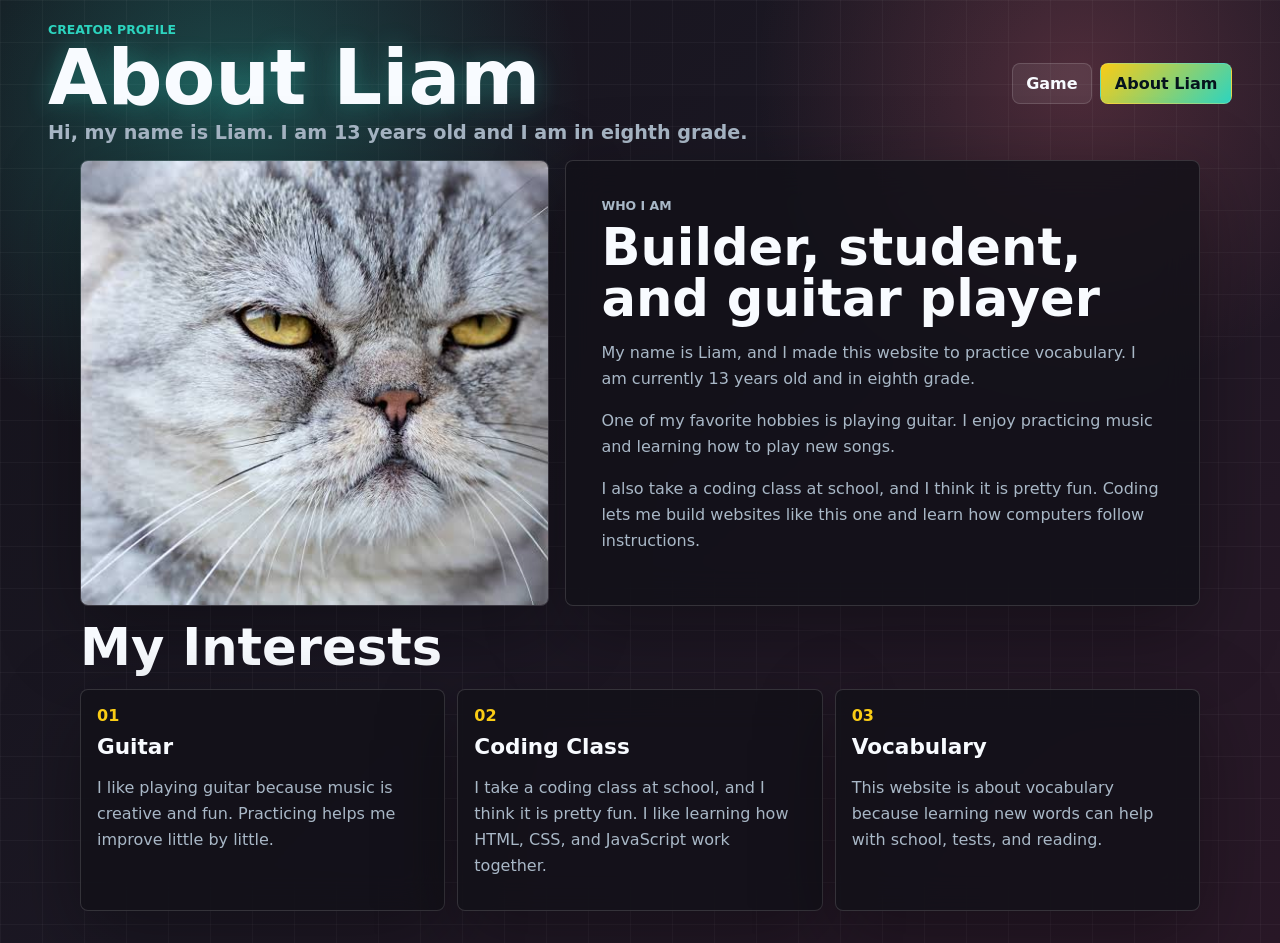
==== about.html @ 98fef371 "Add about Liam page" ====
<!doctype html>
<html lang="en">
  <head>
    <meta charset="utf-8">
    <meta name="viewport" content="width=device-width, initial-scale=1">
    <title>About Liam - Word Quest</title>
    <link rel="stylesheet" href="styles.css">
  </head>
  <body>
    <header class="topbar">
      <div>
        <p class="eyebrow">Creator profile</p>
        <h1>About Liam</h1>
        <p class="tagline">Hi, my name is Liam. I am 13 years old and I am in eighth grade.</p>
      </div>
      <nav class="site-nav" aria-label="Site pages">
        <a class="nav-link" href="index.html">Game</a>
        <a class="nav-link active" href="about.html">About Liam</a>
      </nav>
    </header>

    <main class="about-shell">
      <section class="about-hero">
        <img class="about-image" src="assets/liam-about.jpeg" alt="Close-up of a gray cat face">
        <article class="about-card">
          <p class="eyebrow">Who I Am</p>
          <h2>Builder, student, and guitar player</h2>
          <p>My name is Liam, and I made this website to practice vocabulary. I am currently 13 years old and in eighth grade.</p>
          <p>One of my favorite hobbies is playing guitar. I enjoy practicing music and learning how to play new songs.</p>
          <p>I also take a coding class at school, and I think it is pretty fun. Coding lets me build websites like this one and learn how computers follow instructions.</p>
        </article>
      </section>

      <section class="interest-section">
        <h2>My Interests</h2>
        <div class="interest-grid">
          <article class="interest-card">
            <span>01</span>
            <h3>Guitar</h3>
            <p>I like playing guitar because music is creative and fun. Practicing helps me improve little by little.</p>
          </article>
          <article class="interest-card">
            <span>02</span>
            <h3>Coding Class</h3>
            <p>I take a coding class at school, and I think it is pretty fun. I like learning how HTML, CSS, and JavaScript work together.</p>
          </article>
          <article class="interest-card">
            <span>03</span>
            <h3>Vocabulary</h3>
            <p>This website is about vocabulary because learning new words can help with school, tests, and reading.</p>
          </article>
        </div>
      </section>
    </main>
  </body>
</html>
---- styles.css ----
:root {
  --ink: #f8fbff;
  --muted: #a9b8c7;
  --panel: rgba(18, 17, 25, 0.84);
  --panel-strong: rgba(22, 20, 31, 0.96);
  --line: rgba(255, 255, 255, 0.14);
  --cyan: #2dd4bf;
  --blue: #38bdf8;
  --pink: #fb7185;
  --yellow: #facc15;
  --green: #4ade80;
  --shadow: 0 24px 80px rgba(0, 0, 0, 0.34);
}

* {
  box-sizing: border-box;
}

body {
  margin: 0;
  min-height: 100vh;
  color: var(--ink);
  font-family: Inter, ui-sans-serif, system-ui, -apple-system, BlinkMacSystemFont, "Segoe UI", sans-serif;
  background:
    linear-gradient(rgba(255, 255, 255, 0.035) 1px, transparent 1px),
    linear-gradient(90deg, rgba(255, 255, 255, 0.035) 1px, transparent 1px),
    radial-gradient(circle at 18% 12%, rgba(45, 212, 191, 0.28), transparent 22rem),
    radial-gradient(circle at 84% 8%, rgba(251, 113, 133, 0.22), transparent 20rem),
    linear-gradient(135deg, #14131b 0%, #1c1824 48%, #291827 100%);
  background-size: 42px 42px, 42px 42px, auto, auto, auto;
}

button,
input {
  font: inherit;
}

button {
  border: 1px solid rgba(255, 255, 255, 0.16);
  border-radius: 8px;
  min-height: 2.75rem;
  padding: 0.72rem 1rem;
  color: #06131d;
  background: linear-gradient(135deg, var(--cyan), var(--blue));
  box-shadow: 0 10px 20px rgba(45, 212, 191, 0.18);
  cursor: pointer;
  font-weight: 850;
  transition: transform 140ms ease, box-shadow 140ms ease, border-color 140ms ease;
}

button:hover {
  border-color: rgba(255, 255, 255, 0.34);
  box-shadow: 0 14px 28px rgba(56, 189, 248, 0.26);
  transform: translateY(-1px);
}

button:active {
  transform: translateY(1px) scale(0.99);
}

button.secondary {
  color: var(--ink);
  background: rgba(255, 255, 255, 0.08);
  box-shadow: none;
}

button.secondary:hover {
  background: rgba(255, 255, 255, 0.14);
}

button.success {
  background: linear-gradient(135deg, var(--green), var(--cyan));
}

button.danger {
  color: #fff;
  background: linear-gradient(135deg, var(--pink), #c026d3);
}

.topbar {
  display: flex;
  align-items: center;
  justify-content: space-between;
  gap: 1rem;
  padding: 1.4rem clamp(1rem, 4vw, 3rem) 1rem;
}

.top-actions {
  display: grid;
  gap: 0.75rem;
  justify-items: end;
}

.site-nav {
  display: flex;
  flex-wrap: wrap;
  justify-content: flex-end;
  gap: 0.5rem;
}

.nav-link {
  border: 1px solid var(--line);
  border-radius: 8px;
  padding: 0.62rem 0.85rem;
  color: var(--ink);
  background: rgba(255, 255, 255, 0.08);
  font-weight: 850;
  text-decoration: none;
}

.nav-link:hover,
.nav-link.active {
  color: #06131d;
  background: linear-gradient(135deg, var(--yellow), var(--cyan));
}

.eyebrow,
.card-meta {
  margin: 0 0 0.35rem;
  color: var(--cyan);
  font-size: 0.78rem;
  font-weight: 900;
  letter-spacing: 0;
  text-transform: uppercase;
}

h1,
h2,
h3,
p {
  overflow-wrap: anywhere;
}

h1 {
  margin: 0;
  font-size: clamp(2.4rem, 6vw, 5.4rem);
  line-height: 0.9;
  text-shadow: 0 0 26px rgba(45, 212, 191, 0.32);
}

.tagline {
  margin: 0.55rem 0 0;
  color: var(--muted);
  font-size: clamp(1rem, 2vw, 1.2rem);
  font-weight: 650;
}

.stats {
  display: flex;
  gap: 0.75rem;
  flex-wrap: wrap;
  justify-content: flex-end;
}

.stats span {
  min-width: 7.5rem;
  border: 1px solid var(--line);
  border-radius: 8px;
  padding: 0.72rem 0.9rem;
  background: rgba(18, 17, 25, 0.72);
  box-shadow: inset 0 0 22px rgba(45, 212, 191, 0.08);
  text-align: right;
}

.stats small {
  display: block;
  color: var(--muted);
  font-size: 0.72rem;
  font-weight: 850;
  text-transform: uppercase;
}

.stats strong {
  display: block;
  color: var(--yellow);
  font-size: 1.65rem;
  line-height: 1;
}

.app-shell {
  display: grid;
  grid-template-columns: minmax(16rem, 19rem) minmax(0, 1fr);
  gap: 1rem;
  padding: 0 clamp(1rem, 4vw, 3rem) 2rem;
}

.sidebar,
.workspace {
  border: 1px solid var(--line);
  border-radius: 8px;
  background: var(--panel);
  box-shadow: var(--shadow);
  backdrop-filter: blur(18px);
}

.sidebar {
  align-self: start;
  padding: 1rem;
}

.sidebar section + section {
  margin-top: 1.25rem;
}

.sidebar h2 {
  margin: 0 0 0.65rem;
  color: #dbeafe;
  font-size: 0.84rem;
  text-transform: uppercase;
}

.set-grid {
  display: grid;
  grid-template-columns: repeat(3, 1fr);
  gap: 0.42rem;
}

.set-grid button,
.mode-button {
  min-height: 2.5rem;
  padding: 0.55rem;
  color: var(--ink);
  background: rgba(255, 255, 255, 0.08);
  box-shadow: none;
}

.set-grid button.active,
.mode-button.active {
  color: #06131d;
  background: linear-gradient(135deg, var(--yellow), var(--cyan));
}

.segmented,
.tool-grid {
  display: grid;
  grid-template-columns: repeat(2, 1fr);
  gap: 0.45rem;
}

.check-row {
  display: flex;
  align-items: center;
  gap: 0.55rem;
  min-height: 2.2rem;
  color: var(--muted);
  font-weight: 650;
}

.check-row input {
  width: 1.05rem;
  height: 1.05rem;
  accent-color: var(--cyan);
}

.workspace {
  min-height: 35rem;
  padding: clamp(1rem, 2.5vw, 1.5rem);
}

.progress-strip {
  display: grid;
  grid-template-columns: minmax(10rem, 14rem) 1fr;
  gap: 1rem;
  align-items: center;
  margin-bottom: 1rem;
}

.progress-strip span {
  display: block;
  color: var(--muted);
  font-size: 0.9rem;
  font-weight: 750;
}

.progress-strip strong {
  display: block;
  color: var(--ink);
}

.progress-strip em {
  display: block;
  margin-top: 0.2rem;
  color: var(--yellow);
  font-size: 0.82rem;
  font-style: normal;
  font-weight: 900;
  text-transform: uppercase;
}

.bar {
  height: 0.9rem;
  overflow: hidden;
  border: 1px solid rgba(255, 255, 255, 0.12);
  border-radius: 999px;
  background: rgba(255, 255, 255, 0.08);
}

.bar span {
  display: block;
  width: 0;
  height: 100%;
  background: linear-gradient(90deg, var(--pink), var(--yellow), var(--cyan));
  box-shadow: 0 0 24px rgba(250, 204, 21, 0.44);
  transition: width 180ms ease;
}

.panel {
  display: none;
}

.panel.active {
  display: block;
}

.card-stage {
  display: grid;
  min-height: 22rem;
  place-items: center;
}

.flashcard,
.question-card {
  position: relative;
  width: min(100%, 48rem);
  border: 1px solid rgba(255, 255, 255, 0.16);
  border-radius: 8px;
  padding: clamp(1.2rem, 4vw, 2.4rem);
  background:
    linear-gradient(135deg, rgba(255, 255, 255, 0.12), rgba(255, 255, 255, 0.04)),
    var(--panel-strong);
  box-shadow: 0 20px 60px rgba(0, 0, 0, 0.28);
  overflow: hidden;
}

.flashcard::before,
.question-card::before {
  content: "";
  position: absolute;
  inset: 0 0 auto;
  height: 0.32rem;
  background: linear-gradient(90deg, var(--pink), var(--yellow), var(--cyan));
}

.flashcard {
  min-height: 20rem;
  cursor: pointer;
}

.flashcard h2,
.question-card h2 {
  position: relative;
  margin: 0.3rem 0 1rem;
  font-size: clamp(2.5rem, 7vw, 5.2rem);
  line-height: 0.95;
}

.question-card h2 {
  font-size: clamp(1.45rem, 3vw, 2.55rem);
  line-height: 1.12;
}

.flashcard.revealed {
  border-color: rgba(45, 212, 191, 0.62);
  box-shadow: 0 22px 70px rgba(45, 212, 191, 0.2);
}

.card-answer {
  border-top: 1px solid var(--line);
  margin-top: 1.3rem;
  padding-top: 1rem;
}

.card-answer strong {
  display: block;
  color: var(--yellow);
  font-size: 1.2rem;
}

.card-answer span,
.word-item p span {
  display: block;
  color: var(--cyan);
  font-size: 0.72rem;
  font-weight: 900;
  text-transform: uppercase;
}

.card-answer p,
.sentence {
  color: var(--muted);
  line-height: 1.55;
}

.action-row {
  display: flex;
  flex-wrap: wrap;
  justify-content: center;
  gap: 0.65rem;
  margin-top: 0.8rem;
}

.action-row button {
  min-width: 8.5rem;
}

.options {
  display: grid;
  grid-template-columns: repeat(2, minmax(0, 1fr));
  gap: 0.7rem;
  margin-top: 1.2rem;
}

.options button {
  min-height: 4.25rem;
  text-align: left;
  color: var(--ink);
  background: rgba(255, 255, 255, 0.08);
  box-shadow: none;
}

.options button.correct {
  color: #052014;
  background: linear-gradient(135deg, var(--green), var(--cyan));
}

.options button.wrong {
  color: #fff;
  background: linear-gradient(135deg, var(--pink), #be123c);
}

.feedback {
  min-height: 1.6rem;
  color: var(--yellow);
  text-align: center;
  font-weight: 850;
}

.word-list-head {
  display: flex;
  gap: 0.65rem;
  align-items: center;
}

.word-list-head input {
  width: 100%;
  min-height: 3rem;
  border: 1px solid var(--line);
  border-radius: 8px;
  padding: 0.75rem 0.9rem;
  color: var(--ink);
  background: rgba(255, 255, 255, 0.08);
  outline: none;
}

.word-list-head input:focus {
  border-color: var(--cyan);
  box-shadow: 0 0 0 3px rgba(45, 212, 191, 0.16);
}

.word-list-head input::placeholder {
  color: #8091a3;
}

.word-list-head {
  margin-bottom: 1rem;
}

.word-list-head span {
  white-space: nowrap;
  color: var(--yellow);
  font-weight: 850;
}

.word-list {
  display: grid;
  grid-template-columns: repeat(auto-fit, minmax(16rem, 1fr));
  gap: 0.75rem;
}

.word-item {
  border: 1px solid var(--line);
  border-radius: 8px;
  padding: 1rem;
  background: rgba(255, 255, 255, 0.07);
  transition: transform 140ms ease, border-color 140ms ease, background 140ms ease;
}

.word-item:hover {
  border-color: rgba(45, 212, 191, 0.48);
  background: rgba(255, 255, 255, 0.1);
  transform: translateY(-2px);
}

.word-item h3 {
  margin: 0.8rem 0 0.4rem;
  font-size: 1.35rem;
}

.word-item small {
  color: var(--muted);
}

.word-item p {
  margin: 0.35rem 0 0;
  color: var(--muted);
}

.word-item strong {
  color: #e0f2fe;
}

.badge {
  display: inline-flex;
  align-items: center;
  min-height: 1.45rem;
  border-radius: 999px;
  padding: 0.12rem 0.55rem;
  color: #06131d;
  background: linear-gradient(135deg, var(--yellow), var(--cyan));
  font-size: 0.78rem;
  font-weight: 900;
}

.about-shell {
  width: min(1120px, calc(100% - 2rem));
  margin: 0 auto 2rem;
}

.about-hero {
  display: grid;
  grid-template-columns: minmax(17rem, 0.85fr) minmax(0, 1.15fr);
  gap: 1rem;
  align-items: stretch;
}

.about-image,
.about-card,
.interest-card {
  border: 1px solid var(--line);
  border-radius: 8px;
  box-shadow: var(--shadow);
}

.about-image {
  width: 100%;
  min-height: 24rem;
  object-fit: cover;
}

.about-card,
.interest-card {
  background: var(--panel);
  backdrop-filter: blur(18px);
}

.about-card {
  padding: clamp(1.2rem, 4vw, 2.2rem);
}

.about-card h2,
.interest-section h2 {
  margin: 0 0 1rem;
  font-size: clamp(1.8rem, 4vw, 3.2rem);
  line-height: 1;
}

.about-card p,
.interest-card p {
  color: var(--muted);
  line-height: 1.62;
}

.interest-section {
  margin-top: 1rem;
}

.interest-grid {
  display: grid;
  grid-template-columns: repeat(3, minmax(0, 1fr));
  gap: 0.75rem;
}

.interest-card {
  padding: 1rem;
}

.interest-card span {
  color: var(--yellow);
  font-weight: 900;
}

.interest-card h3 {
  margin: 0.55rem 0 0.4rem;
  font-size: 1.35rem;
}

@media (max-width: 820px) {
  .topbar {
    align-items: flex-start;
    flex-direction: column;
  }

  .top-actions,
  .site-nav {
    justify-items: stretch;
    justify-content: stretch;
    width: 100%;
  }

  .nav-link {
    flex: 1;
    text-align: center;
  }

  .stats {
    justify-content: stretch;
    width: 100%;
  }

  .stats span {
    flex: 1;
    text-align: left;
  }

  .app-shell {
    grid-template-columns: 1fr;
  }

  .about-hero,
  .interest-grid {
    grid-template-columns: 1fr;
  }

  .progress-strip,
  .options,
  .word-list-head {
    grid-template-columns: 1fr;
  }

  .progress-strip,
  .word-list-head {
    display: grid;
  }
}
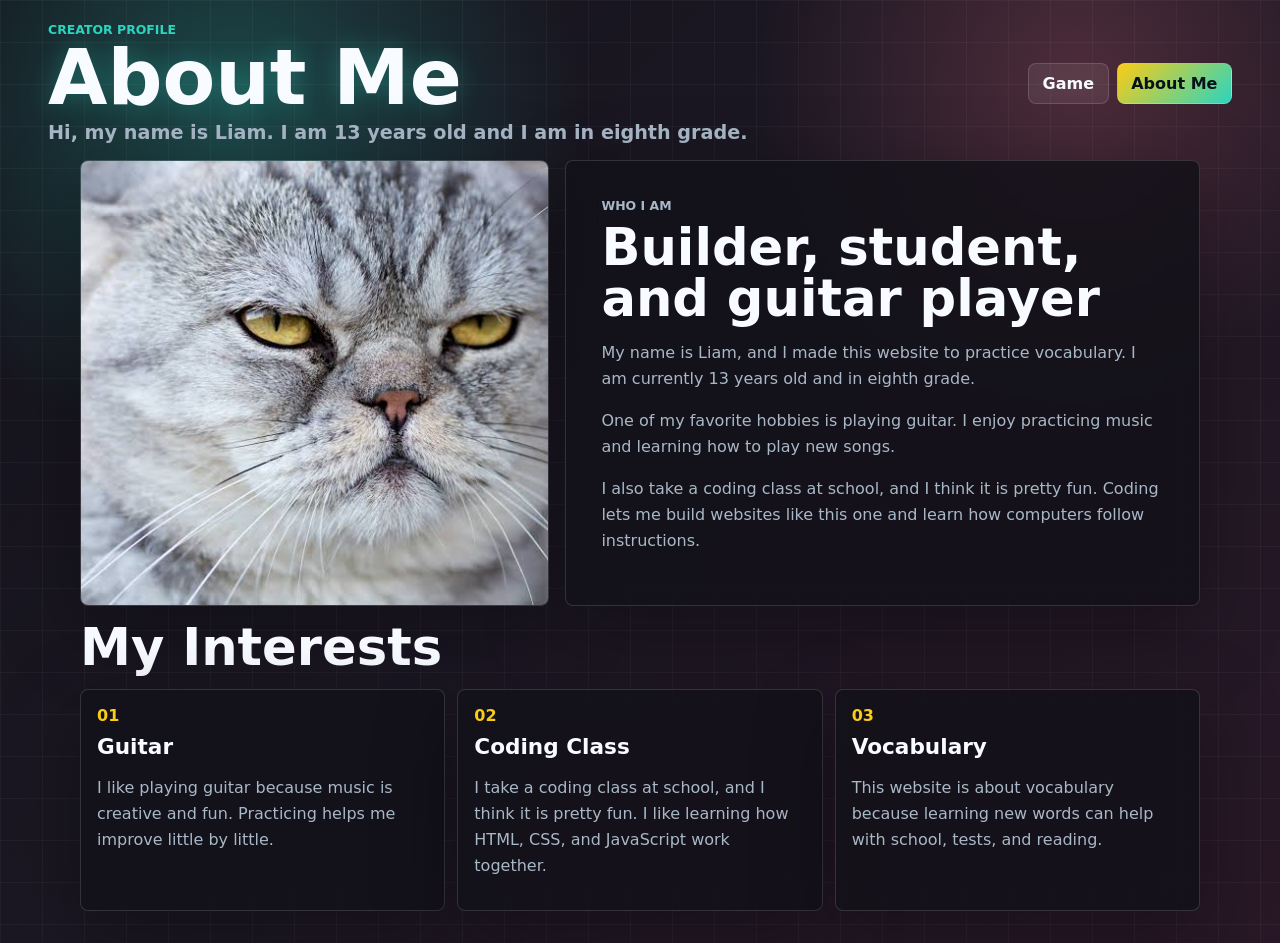
==== commit a5e927c3: "Rename about page label" ====
--- a/about.html
+++ b/about.html
@@ -3,19 +3,19 @@
   <head>
     <meta charset="utf-8">
     <meta name="viewport" content="width=device-width, initial-scale=1">
-    <title>About Liam - Word Quest</title>
+    <title>About Me - Word Quest</title>
     <link rel="stylesheet" href="styles.css">
   </head>
   <body>
     <header class="topbar">
       <div>
         <p class="eyebrow">Creator profile</p>
-        <h1>About Liam</h1>
+        <h1>About Me</h1>
         <p class="tagline">Hi, my name is Liam. I am 13 years old and I am in eighth grade.</p>
       </div>
       <nav class="site-nav" aria-label="Site pages">
         <a class="nav-link" href="index.html">Game</a>
-        <a class="nav-link active" href="about.html">About Liam</a>
+        <a class="nav-link active" href="about.html">About Me</a>
       </nav>
     </header>
 
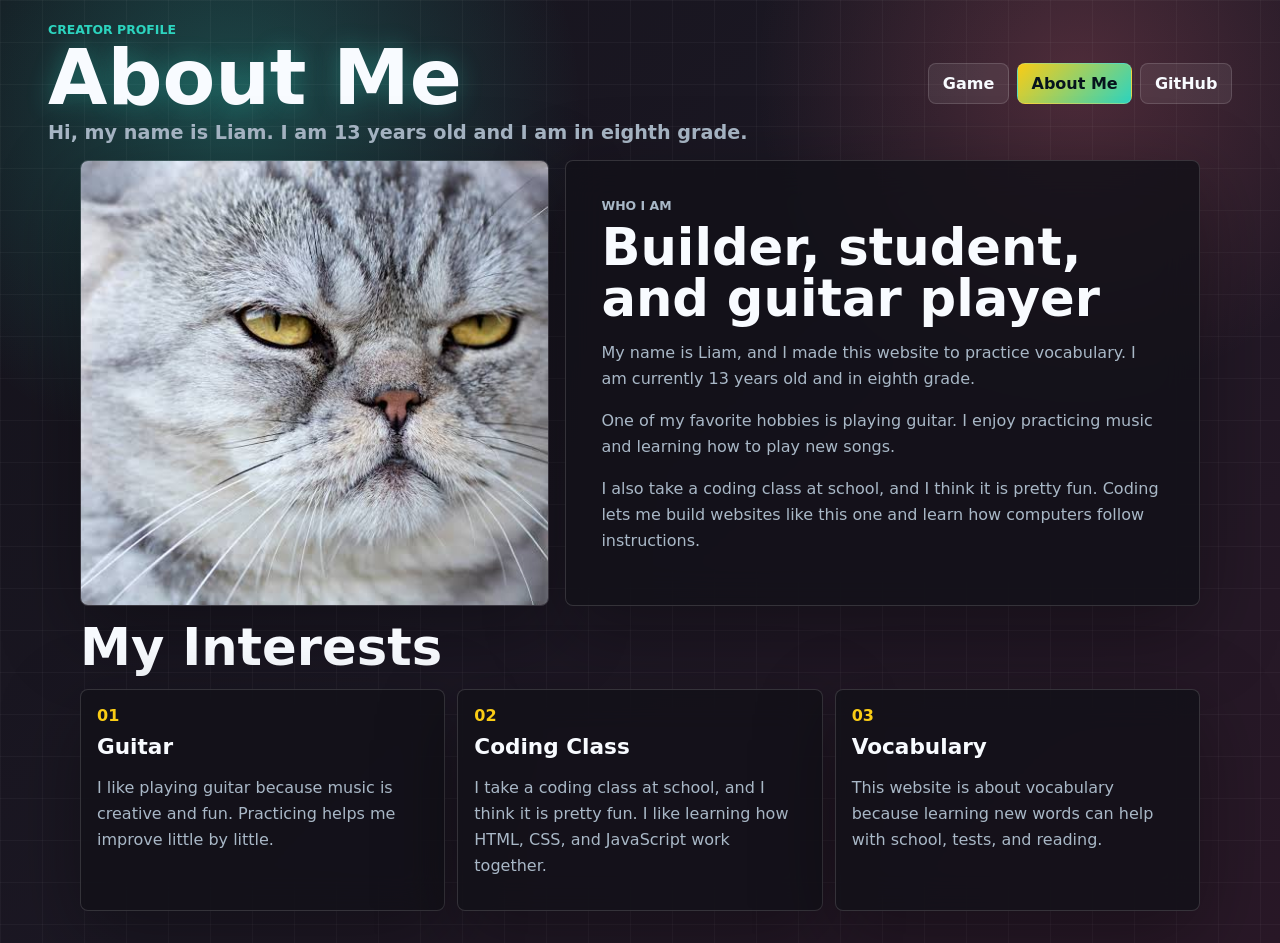
==== commit ee8ce2f5: "Add GitHub and Pages links" ====
--- a/about.html
+++ b/about.html
@@ -16,6 +16,7 @@
       <nav class="site-nav" aria-label="Site pages">
         <a class="nav-link" href="index.html">Game</a>
         <a class="nav-link active" href="about.html">About Me</a>
+        <a class="nav-link" href="https://github.com/dev-with-liam/vocab-practice">GitHub</a>
       </nav>
     </header>
 
--- a/styles.css
+++ b/styles.css
@@ -319,7 +319,8 @@
 }
 
 .flashcard,
-.question-card {
+.question-card,
+.game-card {
   position: relative;
   width: min(100%, 48rem);
   border: 1px solid rgba(255, 255, 255, 0.16);
@@ -333,7 +334,8 @@
 }
 
 .flashcard::before,
-.question-card::before {
+.question-card::before,
+.game-card::before {
   content: "";
   position: absolute;
   inset: 0 0 auto;
@@ -347,7 +349,8 @@
 }
 
 .flashcard h2,
-.question-card h2 {
+.question-card h2,
+.game-card h2 {
   position: relative;
   margin: 0.3rem 0 1rem;
   font-size: clamp(2.5rem, 7vw, 5.2rem);
@@ -357,6 +360,10 @@
 .question-card h2 {
   font-size: clamp(1.45rem, 3vw, 2.55rem);
   line-height: 1.12;
+}
+
+.game-card h2 {
+  font-size: clamp(2rem, 5vw, 4rem);
 }
 
 .flashcard.revealed {
@@ -403,14 +410,16 @@
   min-width: 8.5rem;
 }
 
-.options {
+.options,
+.chip-grid {
   display: grid;
   grid-template-columns: repeat(2, minmax(0, 1fr));
   gap: 0.7rem;
   margin-top: 1.2rem;
 }
 
-.options button {
+.options button,
+.chip-grid button {
   min-height: 4.25rem;
   text-align: left;
   color: var(--ink);
@@ -418,14 +427,58 @@
   box-shadow: none;
 }
 
-.options button.correct {
+.options button.correct,
+.chip-grid button.correct,
+.action-row button.correct {
   color: #052014;
   background: linear-gradient(135deg, var(--green), var(--cyan));
 }
 
-.options button.wrong {
+.options button.wrong,
+.chip-grid button.wrong,
+.action-row button.wrong {
   color: #fff;
   background: linear-gradient(135deg, var(--pink), #be123c);
+}
+
+.sort-clue {
+  display: grid;
+  min-height: 5rem;
+  place-items: center;
+  border: 1px solid rgba(250, 204, 21, 0.34);
+  border-radius: 8px;
+  margin: 1rem 0;
+  color: var(--yellow);
+  background: rgba(250, 204, 21, 0.08);
+  font-size: clamp(1.6rem, 4vw, 3rem);
+  font-weight: 900;
+}
+
+.answer-slots,
+.letter-bank {
+  display: grid;
+  grid-template-columns: repeat(auto-fit, minmax(2.7rem, 1fr));
+  gap: 0.55rem;
+  margin-top: 1rem;
+}
+
+.answer-slots .slot,
+.letter-bank button {
+  aspect-ratio: 1;
+  min-height: 2.7rem;
+  padding: 0;
+  text-align: center;
+}
+
+.answer-slots .slot {
+  border-style: dashed;
+  color: var(--yellow);
+  background: rgba(255, 255, 255, 0.06);
+}
+
+.letter-bank button:disabled {
+  opacity: 0.28;
+  transform: none;
 }
 
 .feedback {
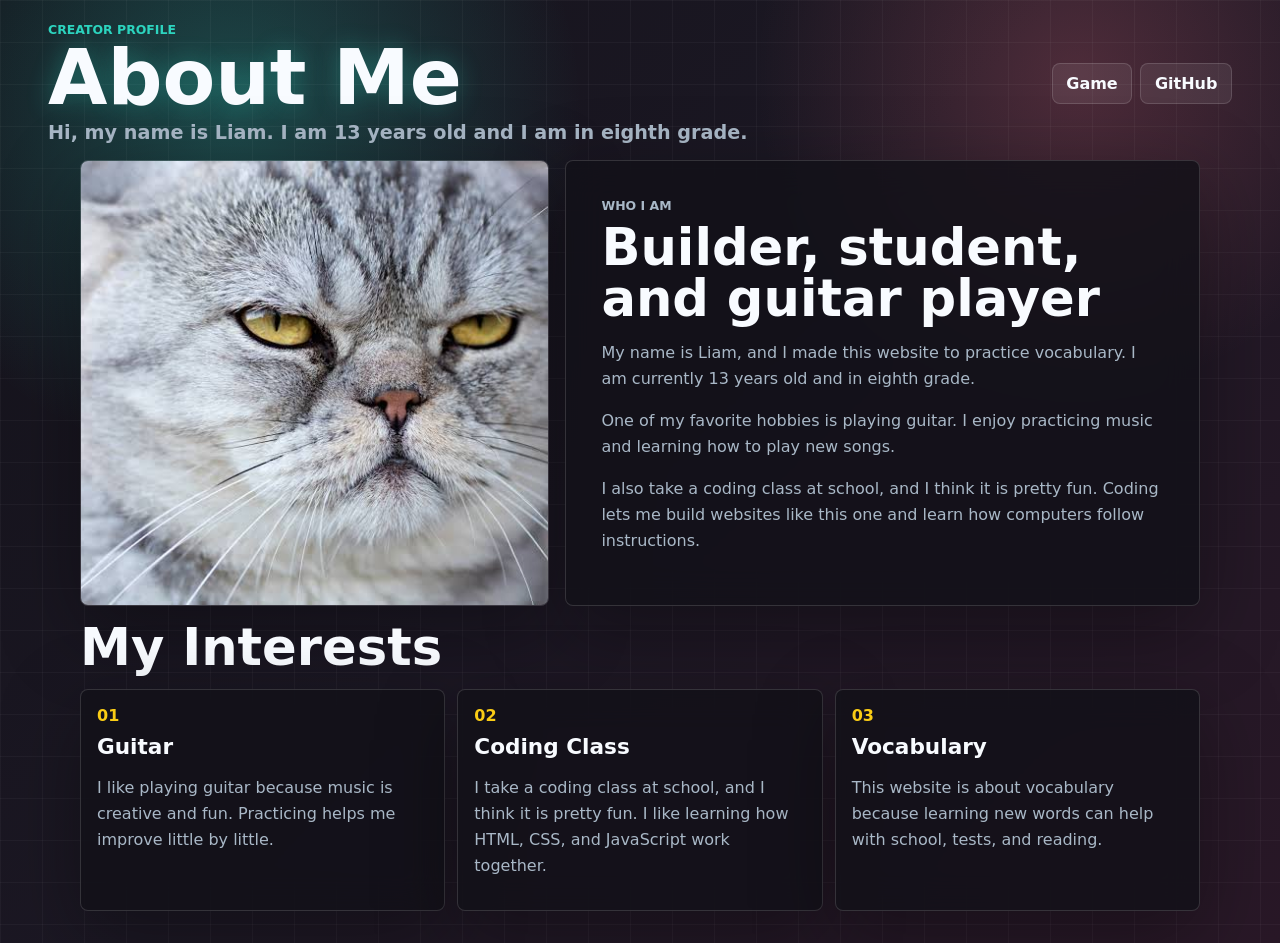
==== commit f176789c: "Add word parts and game settings" ====
--- a/about.html
+++ b/about.html
@@ -15,7 +15,6 @@
       </div>
       <nav class="site-nav" aria-label="Site pages">
         <a class="nav-link" href="index.html">Game</a>
-        <a class="nav-link active" href="about.html">About Me</a>
         <a class="nav-link" href="https://github.com/dev-with-liam/vocab-practice">GitHub</a>
       </nav>
     </header>
--- a/styles.css
+++ b/styles.css
@@ -12,6 +12,20 @@
   --shadow: 0 24px 80px rgba(0, 0, 0, 0.34);
 }
 
+body[data-theme="light"] {
+  --ink: #172033;
+  --muted: #536174;
+  --panel: rgba(255, 255, 255, 0.82);
+  --panel-strong: rgba(255, 255, 255, 0.94);
+  --line: rgba(23, 32, 51, 0.14);
+  --cyan: #0f766e;
+  --blue: #2563eb;
+  --pink: #e11d48;
+  --yellow: #ca8a04;
+  --green: #16a34a;
+  --shadow: 0 24px 80px rgba(15, 23, 42, 0.16);
+}
+
 * {
   box-sizing: border-box;
 }
@@ -30,8 +44,19 @@
   background-size: 42px 42px, 42px 42px, auto, auto, auto;
 }
 
+body[data-theme="light"] {
+  background:
+    linear-gradient(rgba(15, 23, 42, 0.045) 1px, transparent 1px),
+    linear-gradient(90deg, rgba(15, 23, 42, 0.045) 1px, transparent 1px),
+    radial-gradient(circle at 18% 12%, rgba(15, 118, 110, 0.16), transparent 22rem),
+    radial-gradient(circle at 84% 8%, rgba(225, 29, 72, 0.12), transparent 20rem),
+    linear-gradient(135deg, #f8fafc 0%, #eef6ff 48%, #fff7ed 100%);
+  background-size: 42px 42px, 42px 42px, auto, auto, auto;
+}
+
 button,
-input {
+input,
+select {
   font: inherit;
 }
 
@@ -211,7 +236,7 @@
 
 .set-grid {
   display: grid;
-  grid-template-columns: repeat(3, 1fr);
+  grid-template-columns: repeat(2, minmax(0, 1fr));
   gap: 0.42rem;
 }
 
@@ -219,15 +244,28 @@
 .mode-button {
   min-height: 2.5rem;
   padding: 0.55rem;
+  line-height: 1.15;
   color: var(--ink);
   background: rgba(255, 255, 255, 0.08);
   box-shadow: none;
 }
 
 .set-grid button.active,
-.mode-button.active {
+.mode-button.active,
+.part-mode-button.active,
+.theme-button.active {
   color: #06131d;
   background: linear-gradient(135deg, var(--yellow), var(--cyan));
+}
+
+.part-mode-button,
+.theme-button {
+  min-height: 2.5rem;
+  padding: 0.55rem;
+  line-height: 1.15;
+  color: var(--ink);
+  background: rgba(255, 255, 255, 0.08);
+  box-shadow: none;
 }
 
 .segmented,
@@ -371,6 +409,47 @@
   box-shadow: 0 22px 70px rgba(45, 212, 191, 0.2);
 }
 
+.refresh-flash {
+  animation: refresh-flash 360ms ease-out;
+}
+
+@keyframes refresh-flash {
+  0% {
+    border-color: rgba(250, 204, 21, 0.9);
+    box-shadow: 0 0 0 0 rgba(250, 204, 21, 0.32), 0 20px 60px rgba(0, 0, 0, 0.28);
+    transform: translateY(0) scale(1);
+  }
+
+  45% {
+    border-color: rgba(45, 212, 191, 0.78);
+    box-shadow: 0 0 0 8px rgba(45, 212, 191, 0.14), 0 24px 70px rgba(45, 212, 191, 0.2);
+    transform: translateY(-2px) scale(1.01);
+  }
+
+  100% {
+    transform: translateY(0) scale(1);
+  }
+}
+
+@media (prefers-reduced-motion: reduce) {
+  .refresh-flash {
+    animation: none;
+  }
+
+  .root-card,
+  .root-card.flipped {
+    transform: none;
+  }
+
+  .root-card.flipped .root-front {
+    display: none;
+  }
+
+  .root-card.flipped .root-back {
+    transform: none;
+  }
+}
+
 .card-answer {
   border-top: 1px solid var(--line);
   margin-top: 1.3rem;
@@ -454,6 +533,124 @@
   font-weight: 900;
 }
 
+.sort-toggle {
+  display: grid;
+  grid-template-columns: repeat(2, minmax(0, 1fr));
+  gap: 0.5rem;
+  margin: 0.85rem 0 1rem;
+}
+
+.sort-toggle-button {
+  min-width: 0;
+  min-height: 2.45rem;
+  padding: 0.5rem;
+  color: var(--ink);
+  background: rgba(255, 255, 255, 0.08);
+  box-shadow: none;
+}
+
+.sort-toggle-button.active {
+  color: #06131d;
+  background: linear-gradient(135deg, var(--yellow), var(--cyan));
+}
+
+.speed-head {
+  position: relative;
+  display: flex;
+  justify-content: space-between;
+  gap: 1rem;
+  align-items: center;
+}
+
+.speed-head p {
+  margin: 0;
+}
+
+.speed-stats {
+  display: flex;
+  flex-wrap: wrap;
+  justify-content: flex-end;
+  gap: 0.5rem;
+}
+
+.speed-stats strong {
+  min-width: 4.5rem;
+  border: 1px solid rgba(45, 212, 191, 0.34);
+  border-radius: 8px;
+  padding: 0.35rem 0.65rem;
+  color: var(--cyan);
+  text-align: center;
+  background: rgba(45, 212, 191, 0.08);
+}
+
+.speed-length {
+  display: flex;
+  justify-content: flex-end;
+  gap: 0.6rem;
+  align-items: center;
+  margin: 0.9rem 0 0;
+  color: var(--muted);
+  font-weight: 850;
+}
+
+.speed-length input {
+  width: 5.5rem;
+  min-height: 2.55rem;
+  border: 1px solid var(--line);
+  border-radius: 8px;
+  padding: 0.4rem 0.65rem;
+  color: var(--ink);
+  background: rgba(255, 255, 255, 0.08);
+  outline: none;
+}
+
+.speed-length input:focus {
+  border-color: var(--cyan);
+  box-shadow: 0 0 0 3px rgba(45, 212, 191, 0.16);
+}
+
+.pop-card {
+  overflow: visible;
+}
+
+.bubble-grid {
+  display: grid;
+  grid-template-columns: repeat(auto-fit, minmax(7rem, 1fr));
+  gap: 0.85rem;
+  margin-top: 1.4rem;
+}
+
+.bubble-grid button {
+  aspect-ratio: 1;
+  border-radius: 999px;
+  min-height: 6.8rem;
+  padding: 0.75rem;
+  color: var(--ink);
+  text-align: center;
+  background:
+    radial-gradient(circle at 28% 22%, rgba(255, 255, 255, 0.72), transparent 0.9rem),
+    linear-gradient(135deg, rgba(45, 212, 191, 0.72), rgba(56, 189, 248, 0.34));
+  box-shadow: 0 16px 36px rgba(45, 212, 191, 0.18);
+}
+
+.bubble-grid button:hover {
+  transform: translateY(-4px) scale(1.03);
+}
+
+.bubble-grid button.correct {
+  color: #052014;
+  background:
+    radial-gradient(circle at 28% 22%, rgba(255, 255, 255, 0.78), transparent 0.9rem),
+    linear-gradient(135deg, var(--green), var(--yellow));
+}
+
+.bubble-grid button.wrong {
+  color: #fff;
+  background:
+    radial-gradient(circle at 28% 22%, rgba(255, 255, 255, 0.42), transparent 0.9rem),
+    linear-gradient(135deg, var(--pink), #be123c);
+}
+
 .answer-slots,
 .letter-bank {
   display: grid;
@@ -476,6 +673,12 @@
   background: rgba(255, 255, 255, 0.06);
 }
 
+.answer-slots .hint-slot {
+  border-style: solid;
+  color: #052014;
+  background: linear-gradient(135deg, var(--yellow), var(--green));
+}
+
 .letter-bank button:disabled {
   opacity: 0.28;
   transform: none;
@@ -494,6 +697,7 @@
   align-items: center;
 }
 
+.word-list-head select,
 .word-list-head input {
   width: 100%;
   min-height: 3rem;
@@ -505,6 +709,12 @@
   outline: none;
 }
 
+.word-list-head select {
+  max-width: 9rem;
+  cursor: pointer;
+}
+
+.word-list-head select:focus,
 .word-list-head input:focus {
   border-color: var(--cyan);
   box-shadow: 0 0 0 3px rgba(45, 212, 191, 0.16);
@@ -560,6 +770,266 @@
 
 .word-item strong {
   color: #e0f2fe;
+}
+
+.vault2 {
+  display: none;
+}
+
+.vault2.active {
+  display: grid;
+  gap: 1rem;
+}
+
+.vault2-toolbar {
+  display: grid;
+  grid-template-columns: minmax(10rem, 0.7fr) minmax(16rem, 1.3fr) auto;
+  gap: 0.85rem;
+  align-items: end;
+  border: 1px solid var(--line);
+  border-radius: 8px;
+  padding: 1rem;
+  background: rgba(255, 255, 255, 0.07);
+}
+
+.vault2-toolbar h2 {
+  margin: 0.15rem 0 0;
+  font-size: clamp(1.7rem, 3vw, 2.6rem);
+  line-height: 1;
+}
+
+.vault2-filters {
+  display: grid;
+  grid-template-columns: 8rem minmax(12rem, 1fr);
+  gap: 0.65rem;
+}
+
+.vault2-filters select,
+.vault2-filters input {
+  width: 100%;
+  min-height: 3rem;
+  border: 1px solid var(--line);
+  border-radius: 8px;
+  padding: 0.75rem 0.9rem;
+  color: var(--ink);
+  background: rgba(255, 255, 255, 0.08);
+  outline: none;
+}
+
+.vault2-filters select {
+  cursor: pointer;
+}
+
+.vault2-filters select:focus,
+.vault2-filters input:focus {
+  border-color: var(--cyan);
+  box-shadow: 0 0 0 3px rgba(45, 212, 191, 0.16);
+}
+
+.vault2-filters input::placeholder {
+  color: #8091a3;
+}
+
+.vault2-toolbar > span {
+  white-space: nowrap;
+  color: var(--yellow);
+  font-weight: 850;
+}
+
+.vault2-grid {
+  display: grid;
+  grid-template-columns: repeat(auto-fit, minmax(18rem, 1fr));
+  gap: 0.85rem;
+}
+
+.vault2-card {
+  display: grid;
+  gap: 0.75rem;
+  align-content: start;
+  border: 1px solid var(--line);
+  border-radius: 8px;
+  padding: 1rem;
+  background:
+    linear-gradient(180deg, rgba(255, 255, 255, 0.1), rgba(255, 255, 255, 0.045)),
+    rgba(18, 17, 25, 0.72);
+  transition: transform 140ms ease, border-color 140ms ease, background 140ms ease;
+}
+
+.vault2-card:hover {
+  border-color: rgba(45, 212, 191, 0.48);
+  background:
+    linear-gradient(180deg, rgba(45, 212, 191, 0.12), rgba(255, 255, 255, 0.055)),
+    rgba(18, 17, 25, 0.8);
+  transform: translateY(-2px);
+}
+
+.vault2-card-head {
+  display: flex;
+  flex-wrap: wrap;
+  justify-content: space-between;
+  gap: 0.5rem;
+  align-items: center;
+}
+
+.vault2-status,
+.vault2-part {
+  color: var(--muted);
+  font-size: 0.78rem;
+  font-weight: 850;
+  text-transform: uppercase;
+}
+
+.vault2-card h3 {
+  margin: 0;
+  font-size: clamp(1.75rem, 4vw, 2.45rem);
+  line-height: 0.98;
+}
+
+.vault2-clues {
+  display: grid;
+  gap: 0.55rem;
+}
+
+.vault2-clues p {
+  border-left: 3px solid rgba(45, 212, 191, 0.56);
+  margin: 0;
+  padding-left: 0.65rem;
+  color: var(--muted);
+}
+
+.vault2-clues span {
+  display: block;
+  color: var(--cyan);
+  font-size: 0.72rem;
+  font-weight: 900;
+  text-transform: uppercase;
+}
+
+.vault2-clues strong {
+  display: block;
+  color: #e0f2fe;
+}
+
+.vault2-example {
+  border-top: 1px solid var(--line);
+  margin: 0;
+  padding-top: 0.75rem;
+  color: var(--muted);
+  line-height: 1.52;
+}
+
+.roots {
+  display: none;
+}
+
+.roots.active {
+  display: grid;
+  gap: 1rem;
+}
+
+.roots-toolbar {
+  display: flex;
+  justify-content: space-between;
+  gap: 1rem;
+  align-items: end;
+  border: 1px solid var(--line);
+  border-radius: 8px;
+  padding: 1rem;
+  background: rgba(255, 255, 255, 0.07);
+}
+
+.roots-toolbar h2 {
+  margin: 0.15rem 0 0;
+  font-size: clamp(1.7rem, 3vw, 2.6rem);
+  line-height: 1;
+}
+
+.roots-toolbar a {
+  color: var(--cyan);
+  font-weight: 850;
+  text-decoration: none;
+}
+
+.roots-toolbar a:hover {
+  color: var(--yellow);
+}
+
+.roots-grid {
+  display: grid;
+  grid-template-columns: repeat(auto-fit, minmax(17rem, 1fr));
+  gap: 0.85rem;
+}
+
+.root-card {
+  position: relative;
+  min-height: 18rem;
+  border: 1px solid var(--line);
+  border-radius: 8px;
+  padding: 0;
+  background:
+    linear-gradient(180deg, rgba(255, 255, 255, 0.1), rgba(255, 255, 255, 0.045)),
+    rgba(18, 17, 25, 0.72);
+  cursor: pointer;
+  transform-style: preserve-3d;
+  transition: transform 260ms ease, border-color 140ms ease;
+}
+
+.root-card:hover {
+  border-color: rgba(45, 212, 191, 0.48);
+}
+
+.root-card.flipped {
+  transform: rotateY(180deg);
+}
+
+.root-face {
+  position: absolute;
+  inset: 0;
+  display: grid;
+  align-content: start;
+  gap: 0.75rem;
+  border-radius: 8px;
+  padding: clamp(1rem, 3vw, 1.4rem);
+  backface-visibility: hidden;
+}
+
+.root-back {
+  transform: rotateY(180deg);
+  background:
+    linear-gradient(180deg, rgba(45, 212, 191, 0.12), rgba(255, 255, 255, 0.055)),
+    var(--panel-strong);
+}
+
+.root-face span {
+  color: var(--cyan);
+  font-size: 0.72rem;
+  font-weight: 900;
+  text-transform: uppercase;
+}
+
+.root-face h3 {
+  margin: 0.35rem 0 0.65rem;
+  font-size: clamp(2rem, 5vw, 3.5rem);
+  line-height: 0.95;
+}
+
+.root-face p {
+  margin: 0 0 0.75rem;
+  color: var(--yellow);
+  font-size: 1.05rem;
+  font-weight: 850;
+}
+
+.root-examples {
+  display: grid;
+  gap: 0.45rem;
+  border-top: 1px solid var(--line);
+  margin: 0;
+  padding-top: 0.75rem;
+  padding-left: 1.1rem;
+  color: #e0f2fe;
+  line-height: 1.45;
+  font-weight: 850;
 }
 
 .badge {
@@ -686,12 +1156,17 @@
 
   .progress-strip,
   .options,
-  .word-list-head {
+  .word-list-head,
+  .vault2-toolbar,
+  .vault2-filters,
+  .roots-toolbar {
     grid-template-columns: 1fr;
   }
 
   .progress-strip,
-  .word-list-head {
+  .word-list-head,
+  .vault2-toolbar,
+  .roots-toolbar {
     display: grid;
   }
 }
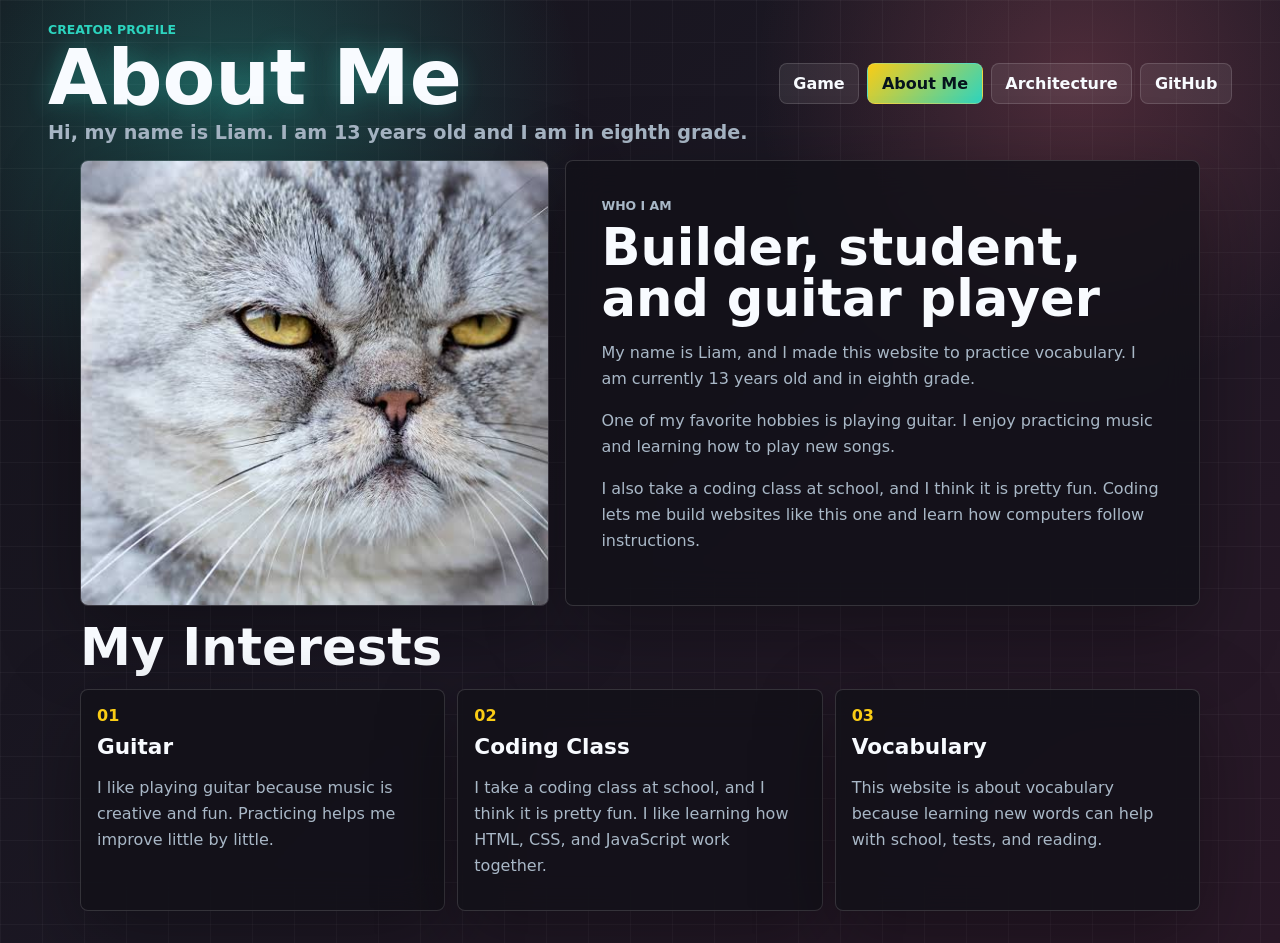
==== commit e8bcfb1b: "Add architecture page" ====
--- a/about.html
+++ b/about.html
@@ -15,6 +15,8 @@
       </div>
       <nav class="site-nav" aria-label="Site pages">
         <a class="nav-link" href="index.html">Game</a>
+        <a class="nav-link active" href="about.html">About Me</a>
+        <a class="nav-link" href="architecture.html">Architecture</a>
         <a class="nav-link" href="https://github.com/dev-with-liam/vocab-practice">GitHub</a>
       </nav>
     </header>
--- a/styles.css
+++ b/styles.css
@@ -33,6 +33,7 @@
 body {
   margin: 0;
   min-height: 100vh;
+  overflow-x: hidden;
   color: var(--ink);
   font-family: Inter, ui-sans-serif, system-ui, -apple-system, BlinkMacSystemFont, "Segoe UI", sans-serif;
   background:
@@ -58,6 +59,7 @@
 input,
 select {
   font: inherit;
+  min-width: 0;
 }
 
 button {
@@ -114,6 +116,7 @@
   display: grid;
   gap: 0.75rem;
   justify-items: end;
+  min-width: 0;
 }
 
 .site-nav {
@@ -133,10 +136,124 @@
   text-decoration: none;
 }
 
+.nav-button {
+  min-height: auto;
+  box-shadow: none;
+}
+
 .nav-link:hover,
 .nav-link.active {
   color: #06131d;
   background: linear-gradient(135deg, var(--yellow), var(--cyan));
+}
+
+body.home-active .topbar,
+body.home-active .app-shell {
+  display: none;
+}
+
+.home-screen {
+  width: min(1180px, calc(100% - 2rem));
+  min-height: 100vh;
+  display: grid;
+  align-items: center;
+  margin: 0 auto;
+  padding: clamp(1rem, 4vw, 3rem) 0;
+}
+
+body:not(.home-active) .home-screen {
+  display: none;
+}
+
+.home-panel {
+  display: grid;
+  grid-template-columns: minmax(0, 1.15fr) minmax(18rem, 0.85fr);
+  gap: 1rem;
+  align-items: start;
+  border: 1px solid var(--line);
+  border-radius: 8px;
+  padding: clamp(1rem, 4vw, 2rem);
+  background: var(--panel);
+  box-shadow: var(--shadow);
+  backdrop-filter: blur(18px);
+}
+
+.home-copy {
+  align-self: center;
+}
+
+.home-copy h1 {
+  font-size: clamp(3rem, 10vw, 7rem);
+}
+
+.home-actions {
+  display: grid;
+  gap: 0.65rem;
+}
+
+.home-actions button {
+  width: 100%;
+  text-align: left;
+}
+
+.home-start:first-child {
+  min-height: 4rem;
+  font-size: 1.08rem;
+}
+
+.home-progress {
+  grid-column: 1 / -1;
+  display: grid;
+  grid-template-columns: repeat(3, minmax(0, 1fr));
+  gap: 0.75rem;
+}
+
+.home-progress span {
+  border: 1px solid var(--line);
+  border-radius: 8px;
+  padding: 0.85rem 1rem;
+  background: rgba(255, 255, 255, 0.08);
+}
+
+.home-progress small {
+  display: block;
+  color: var(--muted);
+  font-size: 0.72rem;
+  font-weight: 850;
+  text-transform: uppercase;
+}
+
+.home-progress strong {
+  display: block;
+  color: var(--yellow);
+  font-size: 1.75rem;
+}
+
+.tutorial-panel {
+  grid-column: 1 / -1;
+  border: 1px solid rgba(45, 212, 191, 0.34);
+  border-radius: 8px;
+  padding: 1rem;
+  background: rgba(45, 212, 191, 0.08);
+}
+
+.tutorial-head {
+  display: flex;
+  justify-content: space-between;
+  gap: 1rem;
+  align-items: center;
+}
+
+.tutorial-head h2 {
+  margin: 0;
+}
+
+.tutorial-panel ol {
+  margin: 0.85rem 0 0;
+  padding-left: 1.35rem;
+  color: var(--muted);
+  line-height: 1.55;
+  font-weight: 650;
 }
 
 .eyebrow,
@@ -204,13 +321,14 @@
 
 .app-shell {
   display: grid;
-  grid-template-columns: minmax(16rem, 19rem) minmax(0, 1fr);
+  grid-template-columns: minmax(0, 1fr) minmax(16rem, 19rem);
   gap: 1rem;
   padding: 0 clamp(1rem, 4vw, 3rem) 2rem;
 }
 
 .sidebar,
 .workspace {
+  min-width: 0;
   border: 1px solid var(--line);
   border-radius: 8px;
   background: var(--panel);
@@ -219,6 +337,7 @@
 }
 
 .sidebar {
+  order: 2;
   align-self: start;
   padding: 1rem;
 }
@@ -291,16 +410,21 @@
 }
 
 .workspace {
+  display: flex;
+  flex-direction: column;
+  order: 1;
   min-height: 35rem;
   padding: clamp(1rem, 2.5vw, 1.5rem);
 }
 
 .progress-strip {
+  order: 2;
   display: grid;
   grid-template-columns: minmax(10rem, 14rem) 1fr;
   gap: 1rem;
   align-items: center;
-  margin-bottom: 1rem;
+  margin-top: 1rem;
+  margin-bottom: 0;
 }
 
 .progress-strip span {
@@ -348,6 +472,7 @@
 
 .panel.active {
   display: block;
+  order: 1;
 }
 
 .card-stage {
@@ -361,6 +486,7 @@
 .game-card {
   position: relative;
   width: min(100%, 48rem);
+  min-width: 0;
   border: 1px solid rgba(255, 255, 255, 0.16);
   border-radius: 8px;
   padding: clamp(1.2rem, 4vw, 2.4rem);
@@ -382,8 +508,15 @@
 }
 
 .flashcard {
+  display: grid;
+  align-content: start;
   min-height: 20rem;
   cursor: pointer;
+}
+
+#cardWord {
+  order: -1;
+  margin-top: 0.2rem;
 }
 
 .flashcard h2,
@@ -393,6 +526,9 @@
   margin: 0.3rem 0 1rem;
   font-size: clamp(2.5rem, 7vw, 5.2rem);
   line-height: 0.95;
+  max-width: 100%;
+  overflow-wrap: anywhere;
+  hyphens: auto;
 }
 
 .question-card h2 {
@@ -460,6 +596,7 @@
   display: block;
   color: var(--yellow);
   font-size: 1.2rem;
+  overflow-wrap: anywhere;
 }
 
 .card-answer span,
@@ -783,13 +920,20 @@
 
 .vault2-toolbar {
   display: grid;
-  grid-template-columns: minmax(10rem, 0.7fr) minmax(16rem, 1.3fr) auto;
+  grid-template-columns: minmax(10rem, 0.7fr) auto minmax(16rem, 1.3fr) auto;
   gap: 0.85rem;
   align-items: end;
   border: 1px solid var(--line);
   border-radius: 8px;
   padding: 1rem;
   background: rgba(255, 255, 255, 0.07);
+}
+
+.vault2-toolbar > *,
+.vault2-card,
+.roots-toolbar > *,
+.root-card {
+  min-width: 0;
 }
 
 .vault2-toolbar h2 {
@@ -869,6 +1013,7 @@
   justify-content: space-between;
   gap: 0.5rem;
   align-items: center;
+  min-width: 0;
 }
 
 .vault2-status,
@@ -883,6 +1028,8 @@
   margin: 0;
   font-size: clamp(1.75rem, 4vw, 2.45rem);
   line-height: 0.98;
+  overflow-wrap: anywhere;
+  hyphens: auto;
 }
 
 .vault2-clues {
@@ -908,6 +1055,7 @@
 .vault2-clues strong {
   display: block;
   color: #e0f2fe;
+  overflow-wrap: anywhere;
 }
 
 .vault2-example {
@@ -954,6 +1102,19 @@
   color: var(--yellow);
 }
 
+.toolbar-actions {
+  display: flex;
+  flex-wrap: wrap;
+  justify-content: flex-end;
+  gap: 0.65rem;
+  align-items: center;
+}
+
+.back-to-game {
+  min-height: 2.55rem;
+  padding: 0.55rem 0.85rem;
+}
+
 .roots-grid {
   display: grid;
   grid-template-columns: repeat(auto-fit, minmax(17rem, 1fr));
@@ -962,6 +1123,7 @@
 
 .root-card {
   position: relative;
+  display: grid;
   min-height: 18rem;
   border: 1px solid var(--line);
   border-radius: 8px;
@@ -983,13 +1145,13 @@
 }
 
 .root-face {
-  position: absolute;
-  inset: 0;
+  grid-area: 1 / 1;
   display: grid;
   align-content: start;
   gap: 0.75rem;
   border-radius: 8px;
   padding: clamp(1rem, 3vw, 1.4rem);
+  min-width: 0;
   backface-visibility: hidden;
 }
 
@@ -1011,6 +1173,7 @@
   margin: 0.35rem 0 0.65rem;
   font-size: clamp(2rem, 5vw, 3.5rem);
   line-height: 0.95;
+  overflow-wrap: anywhere;
 }
 
 .root-face p {
@@ -1036,12 +1199,14 @@
   display: inline-flex;
   align-items: center;
   min-height: 1.45rem;
+  max-width: 100%;
   border-radius: 999px;
   padding: 0.12rem 0.55rem;
   color: #06131d;
   background: linear-gradient(135deg, var(--yellow), var(--cyan));
   font-size: 0.78rem;
   font-weight: 900;
+  overflow-wrap: anywhere;
 }
 
 .about-shell {
@@ -1118,7 +1283,13 @@
 }
 
 @media (max-width: 820px) {
+  body:not(.home-active) {
+    display: flex;
+    flex-direction: column;
+  }
+
   .topbar {
+    order: 2;
     align-items: flex-start;
     flex-direction: column;
   }
@@ -1146,10 +1317,35 @@
   }
 
   .app-shell {
+    order: 1;
     grid-template-columns: 1fr;
+    padding-top: 0.75rem;
+    padding-right: clamp(0.75rem, 4vw, 1rem);
+    padding-left: clamp(0.75rem, 4vw, 1rem);
+  }
+
+  .workspace {
+    display: flex;
+    flex-direction: column;
+    order: 1;
+  }
+
+  .workspace .panel.active {
+    order: 1;
+  }
+
+  .progress-strip {
+    order: 2;
+    margin-top: 1rem;
+    margin-bottom: 0;
+  }
+
+  .sidebar {
+    order: 2;
   }
 
   .about-hero,
+  .home-panel,
   .interest-grid {
     grid-template-columns: 1fr;
   }
@@ -1169,4 +1365,106 @@
   .roots-toolbar {
     display: grid;
   }
-}
+
+  .card-stage {
+    min-height: auto;
+    place-items: start stretch;
+  }
+
+  .flashcard,
+  .question-card,
+  .game-card {
+    width: 100%;
+    padding: clamp(1rem, 5vw, 1.4rem);
+  }
+
+  .flashcard {
+    display: grid;
+    align-content: start;
+    min-height: 15rem;
+  }
+
+  #cardWord {
+    order: -1;
+    margin-top: 0.2rem;
+  }
+
+  .flashcard h2,
+  .game-card h2 {
+    font-size: clamp(2rem, 12vw, 3.4rem);
+    line-height: 1;
+  }
+
+  .question-card h2 {
+    font-size: clamp(1.3rem, 7vw, 2.1rem);
+  }
+
+  .options,
+  .chip-grid {
+    grid-template-columns: 1fr;
+  }
+
+  .vault2-grid,
+  .roots-grid,
+  .word-list {
+    grid-template-columns: 1fr;
+  }
+
+  .vault2-toolbar > span {
+    white-space: normal;
+  }
+
+  .home-screen {
+    min-height: 100vh;
+    align-items: start;
+  }
+
+  .home-progress {
+    grid-template-columns: 1fr;
+  }
+}
+
+@media (max-width: 420px) {
+  .topbar {
+    padding-top: 1rem;
+  }
+
+  h1 {
+    font-size: clamp(2.1rem, 16vw, 3.4rem);
+  }
+
+  .workspace,
+  .sidebar {
+    padding: 0.85rem;
+  }
+
+  .set-grid,
+  .segmented,
+  .tool-grid,
+  .sort-toggle {
+    grid-template-columns: 1fr;
+  }
+
+  .action-row {
+    display: grid;
+    grid-template-columns: 1fr;
+  }
+
+  .action-row button {
+    width: 100%;
+    min-width: 0;
+  }
+
+  .answer-slots,
+  .letter-bank {
+    grid-template-columns: repeat(auto-fit, minmax(2.35rem, 1fr));
+  }
+
+  .bubble-grid {
+    grid-template-columns: repeat(auto-fit, minmax(5.75rem, 1fr));
+  }
+
+  .bubble-grid button {
+    min-height: 5.75rem;
+  }
+}
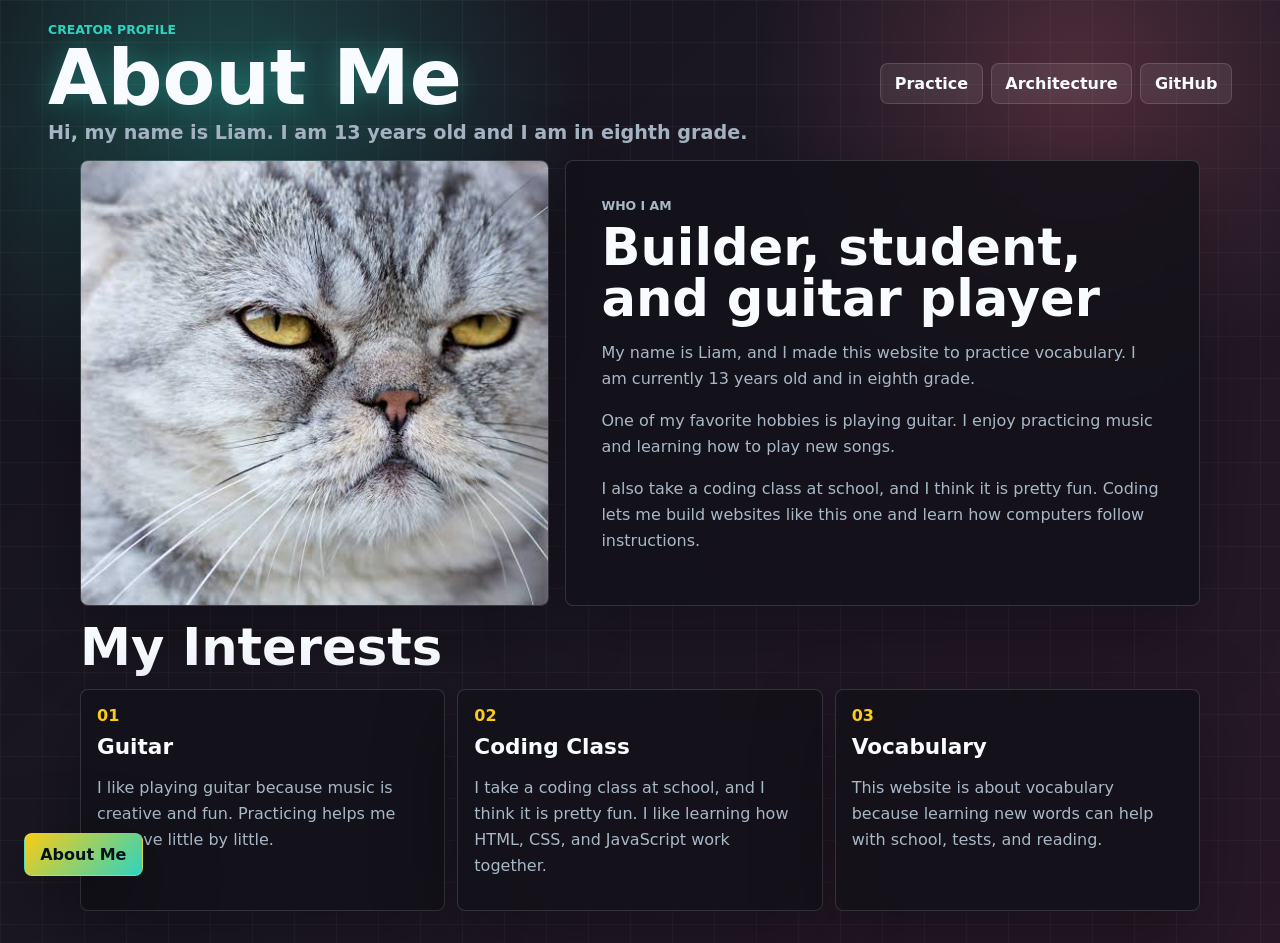
==== commit 5232ad53: "Move About Me link to bottom left" ====
--- a/about.html
+++ b/about.html
@@ -14,8 +14,7 @@
         <p class="tagline">Hi, my name is Liam. I am 13 years old and I am in eighth grade.</p>
       </div>
       <nav class="site-nav" aria-label="Site pages">
-        <a class="nav-link" href="index.html">Game</a>
-        <a class="nav-link active" href="about.html">About Me</a>
+        <a class="nav-link" href="index.html">Practice</a>
         <a class="nav-link" href="architecture.html">Architecture</a>
         <a class="nav-link" href="https://github.com/dev-with-liam/vocab-practice">GitHub</a>
       </nav>
@@ -54,5 +53,7 @@
         </div>
       </section>
     </main>
+
+    <a class="bottom-left-link active" href="about.html">About Me</a>
   </body>
 </html>
--- a/styles.css
+++ b/styles.css
@@ -147,6 +147,28 @@
   background: linear-gradient(135deg, var(--yellow), var(--cyan));
 }
 
+.bottom-left-link {
+  position: fixed;
+  left: clamp(0.75rem, 3vw, 1.5rem);
+  bottom: clamp(0.75rem, 3vw, 1.5rem);
+  z-index: 20;
+  border: 1px solid var(--line);
+  border-radius: 8px;
+  padding: 0.7rem 0.95rem;
+  color: var(--ink);
+  background: var(--panel-strong);
+  box-shadow: var(--shadow);
+  font-weight: 850;
+  text-decoration: none;
+  backdrop-filter: blur(18px);
+}
+
+.bottom-left-link:hover,
+.bottom-left-link.active {
+  color: #06131d;
+  background: linear-gradient(135deg, var(--yellow), var(--cyan));
+}
+
 body.home-active .topbar,
 body.home-active .app-shell {
   display: none;
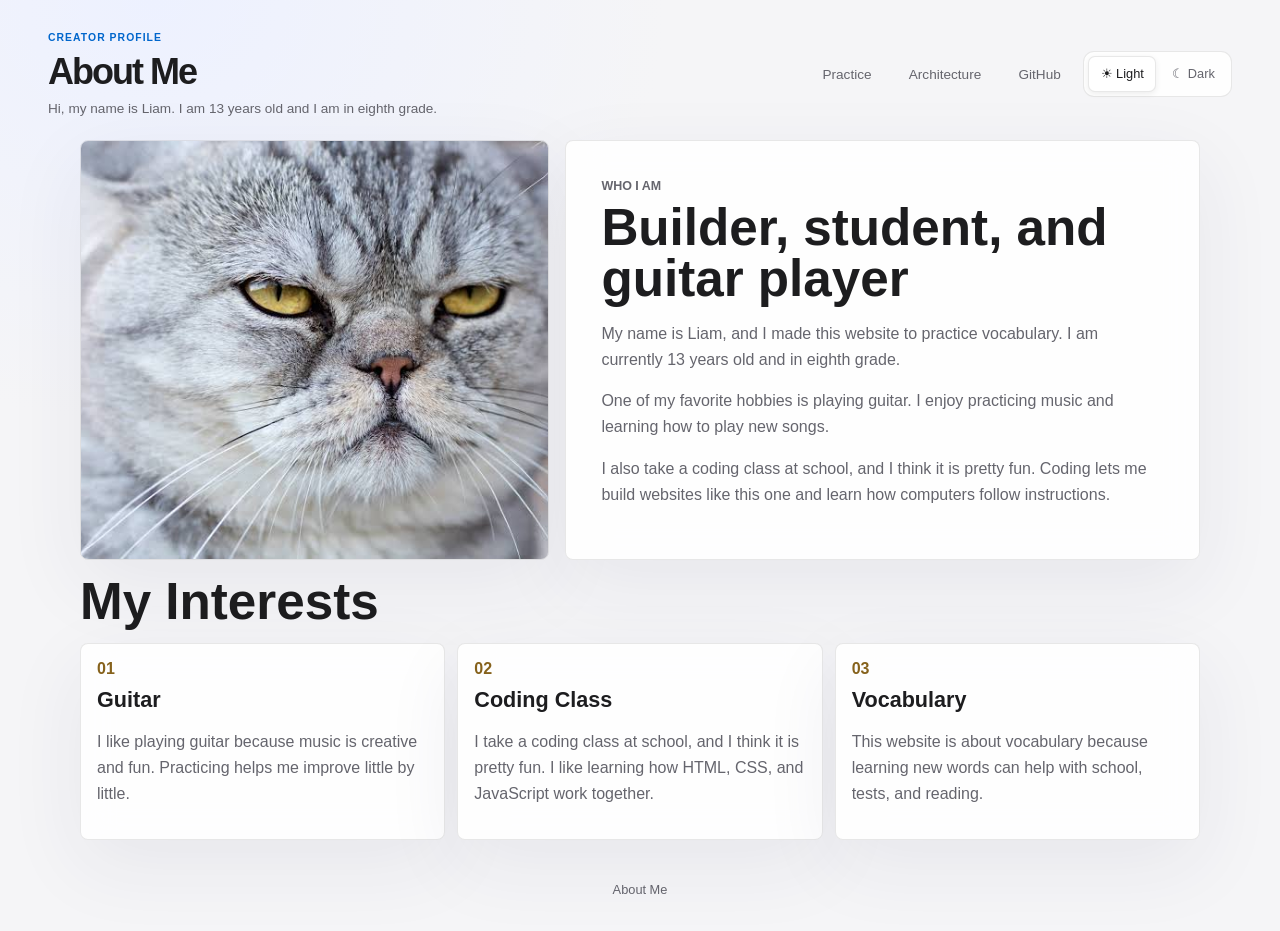
==== commit b1deab9d: "Add consistent themes, guided daily practice, and complete vocabulary coverage" ====
--- a/about.html
+++ b/about.html
@@ -4,9 +4,11 @@
     <meta charset="utf-8">
     <meta name="viewport" content="width=device-width, initial-scale=1">
     <title>About Me - Word Quest</title>
-    <link rel="stylesheet" href="styles.css">
+    <link rel="stylesheet" href="styles.css?v=20261013c">
+    <link rel="stylesheet" href="practice.css?v=20261013c">
   </head>
   <body>
+    <script src="theme.js?v=20261013c"></script>
     <header class="topbar">
       <div>
         <p class="eyebrow">Creator profile</p>
@@ -17,7 +19,11 @@
         <a class="nav-link" href="index.html">Practice</a>
         <a class="nav-link" href="architecture.html">Architecture</a>
         <a class="nav-link" href="https://github.com/dev-with-liam/vocab-practice">GitHub</a>
-      </nav>
+      <div class="theme-switch" role="group" aria-label="Color theme">
+            <button class="theme-button" data-theme="light" type="button" aria-pressed="false">☀ Light</button>
+            <button class="theme-button" data-theme="dark" type="button" aria-pressed="false">☾ Dark</button>
+          </div>
+        </nav>
     </header>
 
     <main class="about-shell">
--- a/styles.css
+++ b/styles.css
@@ -46,8 +46,7 @@
 }
 
 body[data-theme="light"] {
-  background:
-    linear-gradient(rgba(15, 23, 42, 0.045) 1px, transparent 1px),
+  background: linear-gradient(rgba(15, 23, 42, 0.045) 1px, transparent 1px),
     linear-gradient(90deg, rgba(15, 23, 42, 0.045) 1px, transparent 1px),
     radial-gradient(circle at 18% 12%, rgba(15, 118, 110, 0.16), transparent 22rem),
     radial-gradient(circle at 84% 8%, rgba(225, 29, 72, 0.12), transparent 20rem),
@@ -154,13 +153,12 @@
   z-index: 20;
   border: 1px solid var(--line);
   border-radius: 8px;
-  padding: 0.7rem 0.95rem;
+  padding: 0.62rem 0.85rem;
   color: var(--ink);
-  background: var(--panel-strong);
-  box-shadow: var(--shadow);
+  background: rgba(255, 255, 255, 0.08);
+  box-shadow: none;
   font-weight: 850;
   text-decoration: none;
-  backdrop-filter: blur(18px);
 }
 
 .bottom-left-link:hover,
@@ -174,6 +172,10 @@
   display: none;
 }
 
+body.home-active .bottom-left-link {
+  display: none;
+}
+
 .home-screen {
   width: min(1180px, calc(100% - 2rem));
   min-height: 100vh;
@@ -218,7 +220,7 @@
   text-align: left;
 }
 
-.home-start:first-child {
+.home-start[data-start-mode="daily"] {
   min-height: 4rem;
   font-size: 1.08rem;
 }
@@ -1490,3 +1492,455 @@
     min-height: 5.75rem;
   }
 }
+
+/* Landing page atmosphere and appearance controls. */
+.home-screen {
+  position: relative;
+  isolation: isolate;
+}
+
+.home-panel {
+  position: relative;
+  border-radius: 24px;
+  gap: 1.5rem;
+}
+
+.home-toolbar {
+  grid-column: 1 / -1;
+  display: flex;
+  justify-content: space-between;
+  align-items: center;
+  gap: 1rem;
+  padding-bottom: 1.25rem;
+  border-bottom: 1px solid var(--line);
+}
+
+.home-brand {
+  color: var(--cyan);
+  font-weight: 900;
+}
+
+.home-brand span {
+  margin-left: 0.75rem;
+  color: var(--muted);
+  font-size: 0.8rem;
+  font-weight: 500;
+}
+
+.home-theme {
+  display: flex;
+  gap: 0.25rem;
+  padding: 0.25rem;
+  border: 1px solid var(--line);
+  border-radius: 12px;
+  background: var(--panel-strong);
+}
+
+.home-theme button {
+  min-height: 2.25rem;
+  padding: 0.4rem 0.7rem;
+  font-size: 0.8rem;
+  border-color: transparent;
+  background: transparent;
+}
+
+.home-theme button.active {
+  color: var(--ink);
+  border-color: var(--cyan);
+  background: color-mix(in srgb, var(--cyan) 16%, transparent);
+  box-shadow: 0 0 18px color-mix(in srgb, var(--cyan) 16%, transparent);
+}
+
+.word-backdrop {
+  position: absolute;
+  inset: 0 calc((min(1180px, 100vw - 2rem) - 100vw) / 2);
+  z-index: -1;
+  overflow: hidden;
+  display: grid;
+  grid-template-columns: repeat(3, 1fr);
+  align-content: space-around;
+  gap: 2rem 1rem;
+  padding: 1.5rem;
+}
+
+.word-backdrop span {
+  justify-self: center;
+  padding: 0.5rem;
+  color: color-mix(in srgb, var(--muted) 35%, transparent);
+  font-size: clamp(1rem, 3vw, 2.5rem);
+  font-weight: 750;
+  letter-spacing: -0.04em;
+  transform: rotate(-9deg);
+  transition: color 250ms ease, text-shadow 250ms ease, transform 250ms ease;
+  user-select: none;
+}
+
+.word-backdrop span:nth-child(even) { transform: rotate(8deg); }
+.word-backdrop span:hover {
+  color: var(--cyan);
+  text-shadow: 0 0 20px var(--cyan), 0 0 45px var(--blue);
+  transform: translateY(-4px);
+}
+
+.home-actions button,
+.home-progress span {
+  border: 1px solid var(--line);
+  border-radius: 12px;
+  transition: border-color 180ms ease, box-shadow 180ms ease, transform 180ms ease;
+}
+
+.home-actions button:hover,
+.home-actions button:focus-visible,
+.home-progress span:hover {
+  border-color: var(--cyan);
+  box-shadow: 0 0 0 1px color-mix(in srgb, var(--cyan) 20%, transparent),
+    0 8px 32px color-mix(in srgb, var(--cyan) 22%, transparent);
+  transform: translateY(-3px);
+}
+
+button:focus-visible {
+  outline: 2px solid var(--cyan);
+  outline-offset: 4px;
+}
+
+body[data-theme="light"] .home-start[data-start-mode="daily"] {
+  color: #fff;
+}
+
+@media (max-width: 600px) {
+  .home-toolbar { flex-wrap: wrap; }
+  .home-brand span { display: none; }
+  .home-panel { border-radius: 18px; }
+  .word-backdrop { grid-template-columns: repeat(2, 1fr); }
+}
+
+@media (prefers-reduced-motion: reduce) {
+  .word-backdrop span,
+  .home-actions button,
+  .home-progress span { transition: none; }
+  .word-backdrop span:hover,
+  .home-actions button:hover,
+  .home-actions button:focus-visible,
+  .home-progress span:hover { transform: none; }
+}
+
+/* Light appearance: quiet surfaces framed by a soft spectrum of color. */
+body[data-theme] {
+  font-family: -apple-system, BlinkMacSystemFont, "Segoe UI", sans-serif;
+}
+
+
+/* Light appearance: quiet surfaces framed by a soft spectrum of color. */
+body[data-theme="light"] {
+  --ink: #1d1d1f;
+  --muted: #65656d;
+  --panel: rgba(255, 255, 255, 0.88);
+  --panel-strong: #fff;
+  --line: rgba(29, 29, 31, 0.1);
+  --cyan: #0066cc;
+  --blue: #5551cf;
+  --pink: #b92d63;
+  --yellow: #86621c;
+  --green: #237b4b;
+  --shadow: 0 24px 80px rgba(49, 38, 84, 0.07);
+  background: #f8f8fb;
+}
+
+body[data-theme="light"].home-active {
+  background: radial-gradient(ellipse at 12% 20%, #e5edff 0, transparent 42%),
+    radial-gradient(ellipse at 86% 30%, #f0e4ff 0, transparent 42%),
+    radial-gradient(ellipse at 65% 96%, #ffe9e4 0, transparent 45%),
+    #fafafd;
+}
+
+body[data-theme] h1 {
+  letter-spacing: -0.055em;
+}
+
+
+body[data-theme="light"] h1 {
+  text-shadow: none;
+}
+body[data-theme] button {
+  font-weight: 600;
+}
+body[data-theme="light"] button.secondary {
+  background: #f5f5f7;
+  border-color: var(--line);
+}
+body[data-theme="light"] button.secondary:hover {
+  background: #ededf2;
+}
+body[data-theme="light"] .stats span {
+  background: #fff;
+  box-shadow: none;
+}
+
+body[data-theme] .home-screen {
+  width: min(1120px, calc(100% - 3rem));
+  padding-block: 5rem;
+}
+
+body[data-theme] .home-panel {
+  border-width: 1px;
+  border-style: solid;
+  border-radius: 32px;
+  padding: clamp(1.5rem, 5vw, 3.75rem);
+  column-gap: clamp(2rem, 5vw, 5rem);
+  row-gap: 2.75rem;
+}
+
+
+body[data-theme="light"] .home-panel {
+  border-color: rgba(255, 255, 255, 0.95);
+  background: rgba(255, 255, 255, 0.86);
+  box-shadow: 0 24px 80px #4030600a, 0 2px 8px #40306005;
+}
+
+body[data-theme] .home-panel::before {
+  content: "";
+  position: absolute;
+  inset: -3px;
+  z-index: -1;
+  border-radius: inherit;
+  pointer-events: none;
+}
+
+
+body[data-theme="light"] .home-panel::before {
+  background: linear-gradient(120deg, #8fbfff80, #b8a0ff80 35%, #ee9bd880 65%, #ffbd9b80);
+  filter: blur(15px);
+  opacity: 0.65;
+}
+
+body[data-theme] .home-toolbar {
+  padding-bottom: 1.5rem;
+}
+
+
+body[data-theme="light"] .home-toolbar {
+  border-color: #1d1d1f0d;
+}
+body[data-theme] .home-brand {
+  letter-spacing: -0.04em;
+}
+
+body[data-theme="light"] .home-brand {
+  color: var(--ink);
+}
+body[data-theme] .home-brand span {
+  letter-spacing: 0;
+}
+body[data-theme] .home-theme {
+  border: 0;
+  border-radius: 10px;
+}
+
+body[data-theme="light"] .home-theme {
+  background: #ededf2;
+}
+body[data-theme] .home-theme button {
+  border-width: 1px;
+  border-style: solid;
+}
+
+body[data-theme="light"] .home-theme button {
+  background: transparent;
+  border-color: transparent;
+  color: #65656d;
+}
+body[data-theme="light"] .home-theme button.active {
+  color: #1d1d1f;
+  background: #fff;
+  border-color: #00000005;
+  box-shadow: 0 2px 5px #00000012;
+}
+
+body[data-theme] .home-copy .eyebrow {
+  display: inline-block;
+  margin-bottom: 1rem;
+  font-size: 0.72rem;
+  font-weight: 650;
+  letter-spacing: 0.12em;
+}
+
+
+body[data-theme="light"] .home-copy .eyebrow {
+  color: #7051b5;
+}
+body[data-theme] .home-copy h1 {
+  padding-bottom: 0.1em;
+  font-size: clamp(3.5rem, 7.5vw, 6rem);
+  line-height: 1.02;
+  font-weight: 700;
+}
+
+body[data-theme="light"] .home-copy h1 {
+  background: linear-gradient(110deg, #2768cc 5%, #7855be 42%, #bd4382 72%, #be573a);
+  background-clip: text;
+  -webkit-text-fill-color: transparent;
+}
+body[data-theme] .home-copy .tagline {
+  max-width: 28rem;
+  margin-top: 1rem;
+  font-size: 1.05rem;
+  font-weight: 400;
+  line-height: 1.7;
+  letter-spacing: -0.015em;
+}
+
+body[data-theme] .home-actions {
+  gap: 0.6rem;
+  align-self: center;
+}
+body[data-theme] .home-actions button {
+  position: relative;
+  min-height: 3.25rem;
+  padding: 0.9rem 1.1rem;
+  border-radius: 13px;
+  font-size: 0.9rem;
+  font-weight: 550;
+}
+
+body[data-theme="light"] .home-actions button {
+  background: #f5f5f7;
+  border-color: transparent;
+  box-shadow: none;
+}
+body[data-theme] .home-actions button::after {
+  content: "↗";
+  float: right;
+  font-weight: 400;
+}
+
+body[data-theme="light"] .home-actions button::after {
+  opacity: 0.5;
+}
+body[data-theme] .home-actions .home-start[data-start-mode="daily"] {
+  min-height: 3.6rem;
+  margin-bottom: 0.3rem;
+  font-weight: 600;
+}
+
+body[data-theme="light"] .home-actions .home-start[data-start-mode="daily"] {
+  background: #0071e3;
+  color: #fff;
+  box-shadow: 0 4px 12px #0071e31a;
+}
+body[data-theme] .home-actions .home-start[data-start-mode="daily"]::after {
+  content: "→";
+}
+
+body[data-theme="light"] .home-actions .home-start[data-start-mode="daily"]::after {
+  opacity: 1;
+}
+body[data-theme="light"] .home-actions button:hover,
+body[data-theme="light"] .home-actions button:focus-visible {
+  border-color: #b8a6e5;
+  box-shadow: -5px 0 18px #97bcff30, 5px 0 18px #f6a4cb30;
+}
+body[data-theme="light"] .home-actions .home-start[data-start-mode="daily"]:hover {
+  background: #0077ed;
+}
+
+body[data-theme] .home-progress {
+  gap: 0;
+  padding-top: 1.75rem;
+  border-top-width: 1px;
+  border-top-style: solid;
+}
+
+
+body[data-theme="light"] .home-progress {
+  border-top-color: var(--line);
+}
+body[data-theme] .home-progress span {
+  padding: 0 1.5rem;
+  border: 0;
+  border-right-width: 1px;
+  border-right-style: solid;
+  border-radius: 0;
+}
+
+body[data-theme="light"] .home-progress span {
+  border-right-color: var(--line);
+  background: transparent;
+}
+body[data-theme] .home-progress span:first-child {
+  padding-left: 0;
+}
+body[data-theme] .home-progress span:last-child {
+  border-right: 0;
+}
+body[data-theme] .home-progress small {
+  font-size: 0.7rem;
+  font-weight: 500;
+  letter-spacing: 0.09em;
+}
+
+body[data-theme="light"] .home-progress small {
+  color: #74747b;
+}
+body[data-theme] .home-progress strong {
+  margin-top: 0.4rem;
+  font-size: 1.75rem;
+  font-weight: 600;
+  letter-spacing: -0.05em;
+}
+
+body[data-theme="light"] .home-progress strong {
+  color: #35353c;
+}
+body[data-theme] .home-progress span:hover {
+  transform: none;
+}
+
+body[data-theme="light"] .home-progress span:hover {
+  box-shadow: none;
+}
+body[data-theme] .word-backdrop span {
+  font-weight: 500;
+}
+
+body[data-theme="light"] .word-backdrop span {
+  color: #776d9230;
+}
+body[data-theme="light"] .word-backdrop span:hover {
+  color: #7855be;
+  text-shadow: 0 0 24px #b8a0ff;
+}
+body[data-theme] .tutorial-panel {
+  border-radius: 16px;
+}
+
+body[data-theme="light"] .tutorial-panel {
+  background: #f6f4fc;
+  border-color: #e5def2;
+}
+
+@media (max-width: 820px) {
+  body[data-theme] .home-screen {
+  padding-block: 2.5rem;
+}
+  body[data-theme] .home-panel {
+  row-gap: 2rem;
+}
+}
+@media (max-width: 600px) {
+  body[data-theme] .home-screen {
+  width: calc(100% - 2rem);
+  padding-block: 1.5rem;
+}
+  body[data-theme] .home-panel {
+  border-radius: 24px;
+}
+  body[data-theme] .home-progress {
+  grid-template-columns: repeat(3, minmax(0, 1fr));
+}
+  body[data-theme] .home-progress span {
+  padding-inline: 0.75rem;
+}
+  body[data-theme] .home-copy .tagline {
+  font-size: 1rem;
+}
+}
--- a/practice.css
+++ b/practice.css
@@ -0,0 +1,556 @@
+/* Shared light surfaces for every practice mode. */
+body[data-theme="light"]:not(.home-active) {
+  --study-accent: #0071e3;
+  background: radial-gradient(ellipse at 12% 0%, #edf1ff 0, transparent 32rem), #f5f5f7;
+}
+
+body[data-theme] .topbar {
+  max-width: 1440px;
+  margin: 0 auto;
+  padding: 2rem clamp(1rem, 4vw, 3rem) 1.5rem;
+  width: 100%;
+}
+body[data-theme] .topbar h1 {
+  font-size: 2.25rem;
+  line-height: 1.15;
+  font-weight: 650;
+}
+body[data-theme] .topbar .eyebrow {
+  font-size: 0.65rem;
+  letter-spacing: 0.1em;
+  font-weight: 600;
+  margin-bottom: 0.5rem;
+}
+body[data-theme] .topbar .tagline {
+  font-size: 0.85rem;
+  font-weight: 400;
+}
+body[data-theme] .top-actions {
+  gap: 0.85rem;
+}
+body[data-theme] .nav-link {
+  border-width: 1px;
+  border-style: solid;
+  font-size: 0.85rem;
+  font-weight: 500;
+  border-radius: 10px;
+}
+
+body[data-theme="light"] .nav-link {
+  border-color: transparent;
+  background: transparent;
+  color: #65656d;
+  box-shadow: none;
+}
+body[data-theme="light"] .nav-link:hover {
+  background: #e8e8ed;
+  color: #1d1d1f;
+}
+body[data-theme="light"] .nav-link.active {
+  background: #e6efff;
+  color: #005bb8;
+}
+body[data-theme] .stats span {
+  display: flex;
+  align-items: baseline;
+  gap: 0.6rem;
+  min-width: auto;
+  padding: 0;
+  border: 0;
+}
+
+body[data-theme="light"] .stats span {
+  background: transparent;
+}
+body[data-theme] .stats small {
+  font-weight: 500;
+  font-size: 0.65rem;
+  letter-spacing: 0.06em;
+}
+body[data-theme] .stats strong {
+  font-size: 1rem;
+  font-weight: 600;
+}
+
+body[data-theme="light"] .stats strong {
+  color: #1d1d1f;
+}
+
+body[data-theme] .app-shell {
+  width: 100%;
+  max-width: 1440px;
+  margin: 0 auto;
+  gap: 1.5rem;
+  grid-template-columns: minmax(0, 1fr) 17rem;
+  align-items: start;
+}
+body[data-theme] :is(.sidebar, .workspace) {
+  border-width: 1px;
+  border-style: solid;
+  border-radius: 20px;
+}
+
+body[data-theme="light"] :is(.sidebar, .workspace) {
+  border-color: #e5e5eb;
+  background: #fff;
+  box-shadow: 0 4px 24px #23234404;
+  backdrop-filter: none;
+}
+body[data-theme] .workspace {
+  padding: clamp(1rem, 3vw, 2rem);
+  min-height: 0;
+}
+body[data-theme] .sidebar {
+  padding: 1.25rem;
+}
+body[data-theme] .sidebar section + section {
+  margin-top: 1.5rem;
+}
+body[data-theme] .sidebar h2 {
+  font-size: 0.65rem;
+  font-weight: 600;
+  letter-spacing: 0.09em;
+  margin-bottom: 0.7rem;
+}
+
+body[data-theme="light"] .sidebar h2 {
+  color: #65656d;
+}
+body[data-theme] .app-shell button {
+  border-width: 1px;
+  border-style: solid;
+  border-radius: 10px;
+  font-size: 0.875rem;
+  font-weight: 500;
+}
+
+body[data-theme="light"] .app-shell button {
+  color: #fff;
+  background: #0071e3;
+  border-color: transparent;
+  box-shadow: none;
+}
+body[data-theme="light"] .app-shell button:hover {
+  background: #0062c5;
+  box-shadow: 0 3px 10px #0071e31a;
+}
+body[data-theme="light"] .app-shell :is(button.secondary, .sidebar button, .sort-toggle-button) {
+  color: #44444c;
+  background: #f5f5f7;
+  border-color: #e8e8ed;
+}
+body[data-theme="light"] .app-shell :is(button.secondary, .sidebar button, .sort-toggle-button):hover {
+  background: #ebebf0;
+}
+body[data-theme] .app-shell :is(.sidebar button.active, .sort-toggle-button.active) {
+  font-weight: 600;
+}
+
+body[data-theme="light"] .app-shell :is(.sidebar button.active, .sort-toggle-button.active) {
+  color: #005bb8;
+  background: #eaf2ff;
+  border-color: #c7dcf7;
+}
+body[data-theme] .check-row {
+  font-size: 0.8rem;
+  font-weight: 400;
+}
+
+body[data-theme="light"] .check-row {
+  color: #51515a;
+}
+body[data-theme] .sidebar button {
+  padding: 0.65rem 0.4rem;
+  font-size: 0.78rem;
+}
+
+body[data-theme] :is(.flashcard, .question-card, .game-card) {
+  width: 100%;
+  border-width: 1px;
+  border-style: solid;
+  border-radius: 16px;
+  padding: clamp(1.25rem, 3vw, 2.25rem);
+}
+
+
+body[data-theme="light"] :is(.flashcard, .question-card, .game-card) {
+  border-color: #e5e5ec;
+  background: #fff;
+  box-shadow: 0 8px 32px #24244706;
+}
+body[data-theme] :is(.flashcard, .question-card, .game-card)::before {
+  height: 3px;
+}
+
+body[data-theme="light"] :is(.flashcard, .question-card, .game-card)::before {
+  background: linear-gradient(90deg, #8dbbff, #b9a0ef, #e9a2cd, #f3bba3);
+}
+body[data-theme] :is(.question-card, .game-card) h2 {
+  font-size: clamp(1.5rem, 2.8vw, 2.4rem);
+  font-weight: 600;
+  line-height: 1.22;
+  letter-spacing: -0.035em;
+  margin: 1.5rem 0;
+}
+body[data-theme] .flashcard h2 {
+  font-size: clamp(2rem, 5vw, 3.75rem);
+  line-height: 1.1;
+  font-weight: 600;
+  letter-spacing: -0.04em;
+}
+body[data-theme] .card-meta {
+  font-size: 0.65rem;
+  font-weight: 600;
+  letter-spacing: 0.045em;
+  line-height: 1.5;
+}
+body[data-theme] .card-stage {
+  min-height: 0;
+}
+body[data-theme] .flashcard {
+  min-height: 19rem;
+}
+body[data-theme="light"] .flashcard.revealed {
+  border-color: #b9cdf3;
+  box-shadow: 0 8px 30px #6685cc12;
+}
+body[data-theme] .speed-length {
+  font-size: 0.75rem;
+  font-weight: 400;
+  margin-top: 1rem;
+}
+body[data-theme] .speed-length input {
+  width: 4.5rem;
+  min-height: 2.25rem;
+}
+
+body[data-theme="light"] .speed-length input {
+  background: #f5f5f7;
+}
+body[data-theme] .speed-stats strong {
+  min-width: 3.5rem;
+  font-size: 0.85rem;
+  font-weight: 600;
+}
+
+body[data-theme="light"] .speed-stats strong {
+  color: #005bb8;
+  background: #eff5ff;
+  border-color: #dbe7fa;
+}
+body[data-theme] .app-shell :is(.options, .chip-grid) button {
+  min-height: 3.75rem;
+  padding: 1rem;
+  border-radius: 12px;
+}
+
+body[data-theme="light"] .app-shell :is(.options, .chip-grid) button {
+  color: #303038;
+  background: #f7f7fa;
+  border-color: #e2e2e9;
+}
+body[data-theme="light"] .app-shell :is(.options, .chip-grid) button:hover {
+  background: #eef3ff;
+  border-color: #a7bfed;
+}
+body[data-theme="light"] .app-shell :is(button.success, button.correct, .answer-slots .hint-slot) {
+  color: #17603b;
+  background: #e7f5ec;
+  border-color: #a9d6bb;
+}
+body[data-theme="light"] .app-shell :is(button.danger, button.wrong) {
+  color: #a22b40;
+  background: #fff0f2;
+  border-color: #edb6c0;
+}
+body[data-theme="light"] .app-shell :is(button.success, button.correct):hover {
+  background: #daefdf;
+}
+body[data-theme="light"] .app-shell :is(button.danger, button.wrong):hover {
+  background: #fbe3e8;
+}
+body[data-theme] .feedback {
+  font-weight: 400;
+  font-size: 0.85rem;
+  line-height: 1.5;
+  margin: 1.25rem 0;
+}
+
+body[data-theme="light"] .feedback {
+  color: #65656d;
+}
+body[data-theme] .action-row {
+  gap: 0.5rem;
+}
+body[data-theme] .progress-strip {
+  border-top-width: 1px;
+  border-top-style: solid;
+  padding-top: 1.25rem;
+  margin-top: 1.75rem;
+}
+
+body[data-theme="light"] .progress-strip {
+  border-top-color: #ebebf0;
+}
+body[data-theme] .progress-strip span {
+  font-size: 0.75rem;
+  font-weight: 400;
+}
+body[data-theme] .progress-strip strong {
+  font-size: 0.85rem;
+  font-weight: 500;
+  margin-top: 0.2rem;
+}
+body[data-theme] .progress-strip em {
+  font-size: 0.6rem;
+  font-weight: 500;
+  letter-spacing: 0.07em;
+}
+
+body[data-theme="light"] .progress-strip em {
+  color: #796293;
+}
+body[data-theme] .bar {
+  height: 0.4rem;
+  border: 0;
+}
+
+body[data-theme="light"] .bar {
+  background: #eeeef3;
+}
+body[data-theme="light"] .bar span {
+  background: linear-gradient(90deg, #7faff5, #b695e7);
+  box-shadow: none;
+}
+body[data-theme] .bottom-left-link {
+  position: static;
+  display: table;
+  margin: 0 auto 1.5rem;
+  border: 0;
+  font-size: 0.8rem;
+  font-weight: 400;
+}
+
+body[data-theme="light"] .bottom-left-link {
+  color: #65656d;
+  background: transparent;
+}
+body[data-theme].home-active .bottom-left-link {
+  display: none;
+}
+
+body[data-theme] :is(.vault2-card, .root-card, .root-back, .word-item, .vault2-toolbar, .roots-toolbar) {
+  border-radius: 12px;
+}
+
+
+body[data-theme="light"] :is(.vault2-card, .root-card, .root-back, .word-item, .vault2-toolbar, .roots-toolbar) {
+  background: #f9f9fb;
+  border-color: #e5e5ec;
+}
+body[data-theme="light"] :is(.vault2-card, .word-item):hover {
+  background: #f3f5fc;
+  border-color: #becbea;
+}
+body[data-theme] :is(.vault2-clues strong, .word-item strong, .root-examples) {
+  font-weight: 500;
+}
+
+body[data-theme="light"] :is(.vault2-clues strong, .word-item strong, .root-examples) {
+  color: #303038;
+}
+body[data-theme] :is(.vault2-card h3, .root-face h3) {
+  font-weight: 600;
+  letter-spacing: -0.03em;
+}
+body[data-theme] :is(.vault2-status, .vault2-part, .vault2-clues span, .root-face span) {
+  font-weight: 500;
+}
+body[data-theme="light"] .vault2-clues p {
+  border-color: #c6d6f5;
+}
+body[data-theme] .badge {
+  font-weight: 500;
+}
+
+body[data-theme="light"] .badge {
+  color: #4f4b86;
+  background: #eceafa;
+}
+body[data-theme] .sort-clue {
+  font-weight: 500;
+}
+
+body[data-theme="light"] .sort-clue {
+  background: #f6f3fc;
+  border-color: #e2d9f3;
+  color: #695287;
+}
+body[data-theme="light"] .app-shell .answer-slots .slot {
+  border-color: #c7c7d2;
+  color: #51515a;
+  background: #f5f5f7;
+}
+body[data-theme="light"] .app-shell .bubble-grid button {
+  color: #395d9a;
+  background: radial-gradient(circle at 30% 20%, #fff, #e8ecff 70%);
+  border-color: #ccd5ef;
+}
+body[data-theme="light"] .app-shell .bubble-grid button.correct {
+  color: #17603b;
+  background: #e7f5ec;
+  border-color: #a9d6bb;
+}
+body[data-theme="light"] .app-shell .bubble-grid button.wrong {
+  color: #a22b40;
+  background: #fff0f2;
+  border-color: #edb6c0;
+}
+body[data-theme] .app-shell :is(input, select):focus-visible {
+  outline: 2px solid #0071e3;
+  outline-offset: 3px;
+}
+
+@media (max-width: 1100px) {
+  body[data-theme] .vault2-toolbar {
+  grid-template-columns: 1fr auto;
+}
+  body[data-theme] .vault2-filters {
+  grid-column: 1 / -1;
+}
+}
+@media (max-width: 820px) {
+  body[data-theme] .topbar {
+  order: 0;
+  padding: 1.25rem 1rem;
+  gap: 1rem;
+}
+  body[data-theme] .topbar h1 {
+  font-size: 1.8rem;
+}
+  body[data-theme] .top-actions {
+  gap: 1rem;
+}
+  body[data-theme] .stats {
+  justify-content: flex-start;
+}
+  body[data-theme] .stats span {
+  flex: 0 0 auto;
+}
+  body[data-theme] .app-shell {
+  grid-template-columns: 1fr;
+  padding-top: 0;
+}
+  body[data-theme] .sidebar {
+  order: 2;
+}
+  body[data-theme] .speed-head {
+  flex-wrap: wrap;
+  gap: 0.75rem;
+}
+  body[data-theme] .progress-strip {
+  grid-template-columns: 1fr;
+}
+  body[data-theme] .bottom-left-link {
+  order: 3;
+}
+  body[data-theme] .vault2-toolbar {
+  grid-template-columns: 1fr;
+}
+}
+@media (prefers-reduced-motion: reduce) {
+  body[data-theme] .app-shell button {
+  transition: none;
+}
+  body[data-theme] .app-shell button:hover {
+  transform: none;
+}
+}
+
+body[data-theme] .refresh-flash {
+  animation-name: study-refresh;
+}
+@keyframes study-refresh {
+  from { opacity: 0.65; }
+  to { opacity: 1; }
+}
+
+/* One switch and one set of dimensions across pages and appearances. */
+.theme-switch {
+  display: inline-flex;
+  align-items: center;
+  flex-shrink: 0;
+  gap: 0.25rem;
+  padding: 0.25rem;
+  border: 1px solid var(--line);
+  border-radius: 11px;
+  background: var(--panel);
+}
+.theme-switch .theme-button {
+  min-height: 2.25rem;
+  padding: 0.4rem 0.7rem;
+  border: 1px solid transparent;
+  border-radius: 7px;
+  background: transparent;
+  color: var(--muted);
+  box-shadow: none;
+  font-size: 0.8rem;
+  font-weight: 500;
+  line-height: 1.2;
+  transform: none;
+}
+.theme-switch .theme-button.active {
+  background: var(--panel-strong);
+  border-color: var(--line);
+  color: var(--ink);
+  box-shadow: 0 2px 6px #00000012;
+}
+.theme-switch .theme-button:hover { color: var(--ink); }
+.site-nav { align-items: center; }
+body[data-theme] .home-progress strong { line-height: 1.2; }
+@media (max-width: 820px) {
+  .about-shell { order: 1; }
+}
+body[data-theme="dark"] :is(.progress-strip, .home-progress, .home-progress span) { border-color: var(--line); }
+
+/* Guided practice and focused navigation share geometry in both themes. */
+[hidden] { display: none !important; }
+.daily-category { display: flex; justify-content: space-between; align-items: center; gap: 1rem; color: var(--muted); font-size: 0.8rem; }
+.daily-category select { padding: 0.5rem 0.75rem; border: 1px solid var(--line); border-radius: 8px; color: var(--ink); background: var(--panel-strong); }
+.daily-preview { margin: 0 0 0.5rem; color: var(--muted); font-size: 0.78rem; line-height: 1.6; }
+.study-nav { display: grid; gap: 0.5rem; }
+.nav-group { border-bottom: 1px solid var(--line); padding-bottom: 0.65rem; }
+.nav-group summary, .progress-help summary { color: var(--ink); padding: 0.65rem 0; cursor: pointer; font-size: 0.85rem; font-weight: 600; }
+.nav-group summary:focus-visible, .progress-help summary:focus-visible { outline: 2px solid var(--cyan); outline-offset: 3px; border-radius: 4px; }
+.nav-items { display: grid; gap: 0.4rem; }
+body[data-theme] .sidebar .nav-items button { width: 100%; text-align: left; padding: 0.7rem 0.8rem; }
+#scopeControls { margin-top: 1.5rem; }
+#scopeControls .set-grid { margin-bottom: 0.75rem; }
+.progress-help { margin-top: 1rem; }
+.progress-help p, .save-notice { font-size: 0.75rem; line-height: 1.6; color: var(--muted); }
+.progress-help summary { font-size: 0.75rem; color: var(--muted); font-weight: 500; }
+.daily-heading { margin-bottom: 1.5rem; }
+.daily-heading h2 { margin: 0.5rem 0; font-size: clamp(1.5rem, 3vw, 2rem); line-height: 1.2; letter-spacing: -0.035em; font-weight: 600; }
+.daily-heading .sentence { margin: 0.75rem 0 0; font-size: 0.9rem; }
+#dailyProgress { display: block; width: 100%; height: 0.4rem; margin: 0 0 1.5rem; border: none; border-radius: 8px; accent-color: var(--cyan); overflow: hidden; background: var(--line); }
+#dailyProgress::-webkit-progress-bar { background: var(--line); }
+#dailyProgress::-webkit-progress-value { background: var(--cyan); border-radius: 8px; }
+#dailyProgress::-moz-progress-bar { background: var(--cyan); border-radius: 8px; }
+.daily-feedback { min-height: 1.5rem; margin: 1.25rem 0 0; color: var(--muted); font-size: 0.875rem; line-height: 1.6; }
+.daily-note { color: var(--muted); font-size: 0.75rem; text-align: center; }
+.session-stats { display: grid; grid-template-columns: repeat(3, minmax(0, 1fr)); gap: 0.75rem; margin: 1.5rem 0 2rem; }
+.session-stats div { display: grid; gap: 0.5rem; padding: 1rem; border: 1px solid var(--line); border-radius: 12px; background: var(--panel); }
+.session-stats strong { font-size: clamp(1.5rem, 3vw, 2rem); font-weight: 600; letter-spacing: -0.04em; }
+.session-stats span { color: var(--muted); font-size: 0.75rem; }
+#dailyMissed h3 { font-size: 1rem; font-weight: 600; }
+#dailyMissed ul { padding-left: 1.1rem; color: var(--muted); line-height: 1.8; font-size: 0.9rem; }
+#dailyNextReview { font-size: 0.875rem; }
+.part-filters { display: flex; flex-wrap: wrap; gap: 0.5rem; }
+body[data-theme="light"] .app-shell .part-filters button { color: var(--ink); background: #f5f5f7; border-color: var(--line); }
+body[data-theme="light"] .app-shell .part-filters button.active { color: #005bb8; background: #eaf2ff; border-color: #c7dcf7; }
+body[data-theme] .app-shell button:disabled { cursor: default; transform: none; box-shadow: none; }
+#dailyNext:disabled { opacity: 0.4; }
+@media (max-width: 420px) {
+  .session-stats { gap: 0.5rem; }
+  .session-stats div { padding: 0.75rem; }
+}
